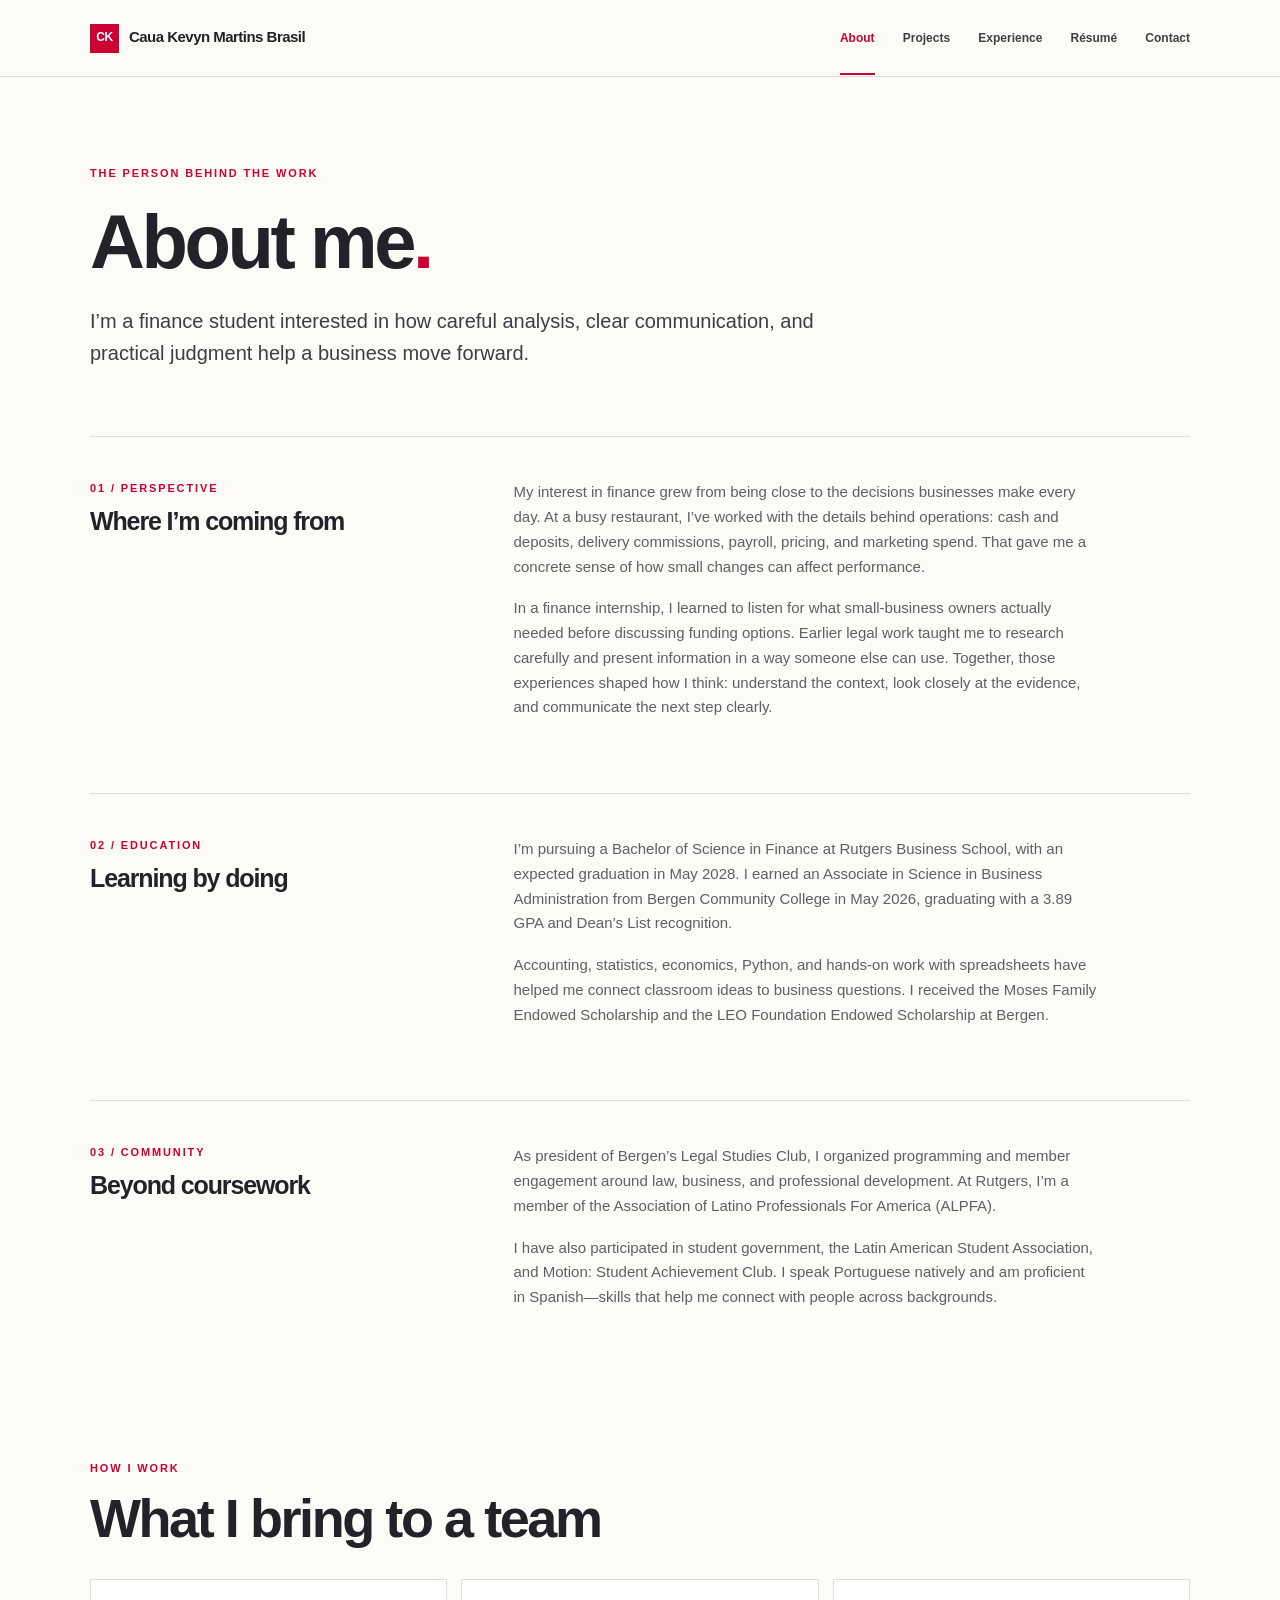
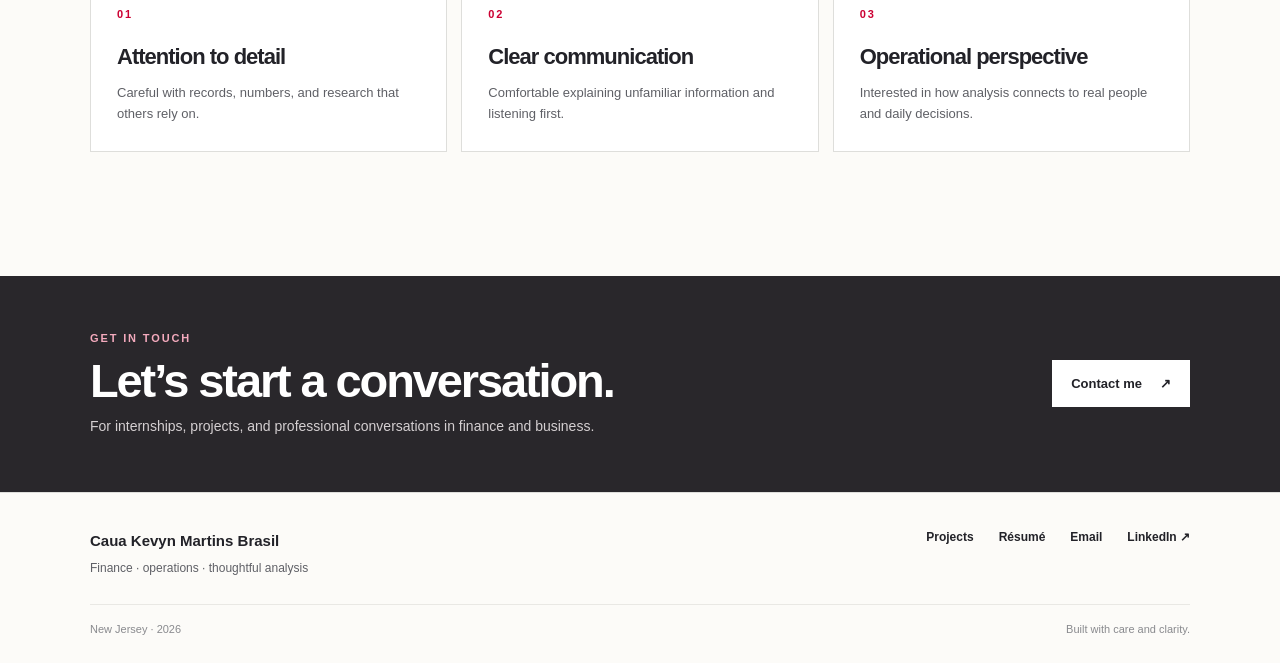
==== about.html @ f11caea4 "Add about.html to portfolio" ====
<!doctype html>
<html lang="en">
<head>
  <meta charset="utf-8">
  <meta name="viewport" content="width=device-width, initial-scale=1">
  <meta name="description" content="Learn about Caua Kevyn Martins Brasil&#x27;s education, leadership, and interest in finance.">
  <meta name="theme-color" content="#fcfbf8">
  <title>About | Caua Kevyn Martins Brasil</title>
  <link rel="icon" href="data:image/svg+xml,%3Csvg xmlns='http://www.w3.org/2000/svg' viewBox='0 0 64 64'%3E%3Crect width='64' height='64' fill='%23cc0033'/%3E%3Ctext x='32' y='42' text-anchor='middle' font-family='Arial,sans-serif' font-weight='bold' font-size='23' fill='white'%3ECK%3C/text%3E%3C/svg%3E">
  <link rel="stylesheet" href="site.css">
</head>
<body>
  <a class="skip-link" href="#main">Skip to content</a>
  <header class="site-header"><div class="wrap header-inner">
    <a class="brand" href="index.html" aria-label="Caua Kevyn Martins Brasil, home"><span class="brand-mark" aria-hidden="true">CK</span>Caua Kevyn Martins Brasil</a>
    <nav aria-label="Primary"><ul class="nav-list"><li><a href="about.html" aria-current="page">About</a></li>
<li><a href="projects.html">Projects</a></li>
<li><a href="experience.html">Experience</a></li>
<li><a href="resume.html">Résumé</a></li>
<li><a href="contact.html">Contact</a></li></ul></nav>
  </div></header>
  <main id="main">
  <div class="wrap"><header class="page-intro"><span class="eyebrow">The person behind the work</span><h1>About me<span class="red">.</span></h1>
    <p class="lead">I’m a finance student interested in how careful analysis, clear communication, and practical judgment help a business move forward.</p></header>
    <section class="split-section"><div><span class="eyebrow">01 / Perspective</span><h2>Where I’m coming from</h2></div><div class="body-copy">
      <p>My interest in finance grew from being close to the decisions businesses make every day. At a busy restaurant, I’ve worked with the details behind operations: cash and deposits, delivery commissions, payroll, pricing, and marketing spend. That gave me a concrete sense of how small changes can affect performance.</p>
      <p>In a finance internship, I learned to listen for what small-business owners actually needed before discussing funding options. Earlier legal work taught me to research carefully and present information in a way someone else can use. Together, those experiences shaped how I think: understand the context, look closely at the evidence, and communicate the next step clearly.</p>
    </div></section>
    <section class="split-section"><div><span class="eyebrow">02 / Education</span><h2>Learning by doing</h2></div><div class="body-copy">
      <p>I’m pursuing a Bachelor of Science in Finance at Rutgers Business School, with an expected graduation in May 2028. I earned an Associate in Science in Business Administration from Bergen Community College in May 2026, graduating with a 3.89 GPA and Dean’s List recognition.</p>
      <p>Accounting, statistics, economics, Python, and hands-on work with spreadsheets have helped me connect classroom ideas to business questions. I received the Moses Family Endowed Scholarship and the LEO Foundation Endowed Scholarship at Bergen.</p>
    </div></section>
    <section class="split-section"><div><span class="eyebrow">03 / Community</span><h2>Beyond coursework</h2></div><div class="body-copy">
      <p>As president of Bergen’s Legal Studies Club, I organized programming and member engagement around law, business, and professional development. At Rutgers, I’m a member of the Association of Latino Professionals For America (ALPFA).</p>
      <p>I have also participated in student government, the Latin American Student Association, and Motion: Student Achievement Club. I speak Portuguese natively and am proficient in Spanish—skills that help me connect with people across backgrounds.</p>
    </div></section>
    <section class="section"><div class="section-head"><div><span class="eyebrow">How I work</span><h2>What I bring to a team</h2></div></div>
      <div class="card-grid"><div class="info-card"><span class="eyebrow">01</span><h3>Attention to detail</h3><p>Careful with records, numbers, and research that others rely on.</p></div><div class="info-card"><span class="eyebrow">02</span><h3>Clear communication</h3><p>Comfortable explaining unfamiliar information and listening first.</p></div><div class="info-card"><span class="eyebrow">03</span><h3>Operational perspective</h3><p>Interested in how analysis connects to real people and daily decisions.</p></div></div>
    </section></div></main>
  <section class="footer-cta" aria-labelledby="footer-cta-title"><div class="wrap footer-cta-inner"><div><span class="eyebrow">Get in touch</span><h2 id="footer-cta-title">Let’s start a conversation.</h2><p>For internships, projects, and professional conversations in finance and business.</p></div><a class="button button-light" href="contact.html">Contact me <span aria-hidden="true">↗</span></a></div></section>
  <footer class="site-footer"><div class="wrap">
    <div class="footer-top"><div><strong>Caua Kevyn Martins Brasil</strong><p>Finance · operations · thoughtful analysis</p></div>
      <nav class="footer-links" aria-label="Footer"><a href="projects.html">Projects</a><a href="resume.html">Résumé</a><a href="mailto:cm2080@scarletmail.rutgers.edu">Email</a><a href="https://www.linkedin.com/in/kevin-brasil-6b93032a8/" target="_blank" rel="noopener noreferrer">LinkedIn ↗</a></nav></div>
    <div class="footer-bottom"><span>New Jersey · 2026</span><span>Built with care and clarity.</span></div>
  </div></footer>
</body>
</html>
---- site.css ----
:root {
  --paper: #fcfbf8;
  --white: #fff;
  --ink: #222228;
  --muted: #5f6066;
  --soft: #898a8e;
  --line: #dededb;
  --line-light: #e9e8e4;
  --red: #cc0033;
  --red-dark: #970027;
  --rose: #f2dde2;
  --sand: #eee9e2;
  --navy: #e5e8ed;
  --max: 1100px;
}

* { box-sizing: border-box; }
html { scroll-behavior: smooth; }
body { margin: 0; color: var(--ink); background: var(--paper); font-family: Inter, -apple-system, BlinkMacSystemFont, "Segoe UI", Arial, sans-serif; line-height: 1.65; -webkit-font-smoothing: antialiased; }
a { color: inherit; }
button { font: inherit; }
::selection { background: #f3c7d1; }
:focus-visible { outline: 2px solid var(--red); outline-offset: 4px; }
.skip-link { position: absolute; top: -100px; left: 18px; z-index: 100; padding: 10px 15px; background: var(--ink); color: #fff; }
.skip-link:focus { top: 12px; }
.wrap { width: min(var(--max), calc(100% - 64px)); margin-inline: auto; }

.site-header { border-bottom: 1px solid var(--line); background: rgba(252,251,248,.96); }
.header-inner { min-height: 76px; display: flex; align-items: center; justify-content: space-between; gap: 28px; }
.brand { font-size: 15px; font-weight: 780; letter-spacing: -.035em; text-decoration: none; white-space: nowrap; }
.brand-mark { display: inline-flex; width: 29px; height: 29px; margin-right: 10px; align-items: center; justify-content: center; background: var(--red); color: #fff; font-size: 12px; font-weight: 800; letter-spacing: -.045em; vertical-align: middle; }
.nav-list { margin: 0; padding: 0; display: flex; align-items: center; gap: clamp(17px, 2.2vw, 31px); list-style: none; }
.nav-list a { position: relative; display: block; padding: 27px 0 25px; color: #3f4045; font-size: 12px; font-weight: 700; text-decoration: none; transition: color .2s ease; }
.nav-list a:hover, .nav-list a[aria-current="page"] { color: var(--red); }
.nav-list a[aria-current="page"]::after { position: absolute; right: 0; bottom: -1px; left: 0; height: 2px; background: var(--red); content: ""; }

main { min-height: 65vh; }
.eyebrow { display: block; color: var(--red); font-size: 11px; font-weight: 800; letter-spacing: .17em; line-height: 1.5; text-transform: uppercase; }
.micro { color: var(--soft); font-size: 11px; font-weight: 700; letter-spacing: .12em; text-transform: uppercase; }
h1, h2, h3, p, ul { margin-top: 0; }
h1, h2, h3 { line-height: 1.13; letter-spacing: -.045em; }
h1 { margin-bottom: 21px; font-size: clamp(46px, 6.3vw, 76px); font-weight: 760; }
h2 { margin-bottom: 0; font-size: clamp(34px, 4.4vw, 54px); font-weight: 760; }
h3 { margin-bottom: 12px; font-size: clamp(22px, 2.4vw, 30px); font-weight: 720; }
.lead { color: #3d3e43; font-size: clamp(17px, 1.8vw, 20px); line-height: 1.6; }
.body-copy { max-width: 65ch; color: var(--muted); font-size: 15px; }
.body-copy p { margin-bottom: 17px; }
.muted { color: var(--muted); }
.tight { max-width: 57ch; }
.red { color: var(--red); }
.rule { border: 0; border-top: 1px solid var(--line); margin: 0; }
.button-row { display: flex; align-items: center; flex-wrap: wrap; gap: 23px; }
.button { display: inline-flex; min-height: 47px; align-items: center; justify-content: center; gap: 18px; padding: 11px 18px; border: 1px solid var(--red); background: var(--red); color: #fff; font-size: 13px; font-weight: 760; text-decoration: none; transition: transform .18s ease, background .18s ease; }
.button:hover { transform: translateY(-2px); background: var(--red-dark); }
.text-link { display: inline-flex; align-items: center; gap: 9px; border-bottom: 1px solid var(--red); padding-bottom: 3px; color: var(--ink); font-size: 13px; font-weight: 740; text-decoration: none; transition: color .18s ease, gap .18s ease; }
.text-link:hover { gap: 13px; color: var(--red); }
.text-link.light { color: #fff; border-color: #fff; }

.hero { display: grid; grid-template-columns: minmax(0, 1.36fr) minmax(300px, .78fr); gap: clamp(48px, 8vw, 120px); align-items: center; min-height: 560px; padding-block: 68px 66px; }
.hero h1 { max-width: 750px; margin-top: 19px; }
.hero .lead { max-width: 610px; margin-bottom: 29px; }
.school-badge { display: inline-flex; align-items: center; gap: 11px; margin-bottom: 24px; color: var(--ink); font-size: 13px; font-weight: 800; line-height: 1.3; }
.school-badge-line { display: block; width: 24px; height: 33px; border-left: 6px solid var(--red); border-bottom: 2px solid var(--red); }
.school-badge small { display: block; margin-top: 2px; color: var(--red); font-size: 10px; font-weight: 800; letter-spacing: .12em; text-transform: uppercase; }
.hero-meta { display: flex; flex-wrap: wrap; gap: 10px 22px; margin-top: 42px; color: var(--muted); font-size: 12px; }
.hero-meta span::before { display: inline-block; width: 6px; height: 6px; margin-right: 9px; border-radius: 50%; background: var(--red); vertical-align: 2px; content: ""; }
.hero-art { position: relative; min-height: 377px; overflow: hidden; background: #eadfe1; border: 1px solid #e1d7da; isolation: isolate; }
.hero-art::before { position: absolute; top: -24%; left: 34%; width: 74%; height: 137%; border: 1px solid rgba(114,72,83,.22); border-radius: 50%; transform: rotate(24deg); content: ""; }
.hero-art::after { position: absolute; top: 15%; right: 16%; width: 33%; height: 65%; border: 1px solid rgba(114,72,83,.25); border-radius: 50%; transform: rotate(24deg); content: ""; }
.art-top { position: absolute; top: 21px; left: 22px; right: 22px; display: flex; justify-content: space-between; color: #67555a; font-size: 10px; font-weight: 750; letter-spacing: .14em; text-transform: uppercase; }
.art-initials { position: absolute; left: 9%; bottom: 4%; color: var(--red-dark); font-family: Georgia, "Times New Roman", serif; font-size: clamp(155px, 19vw, 290px); line-height: 1; letter-spacing: -.16em; opacity: .93; }
.art-bottom { position: absolute; right: 22px; bottom: 21px; color: #67555a; font-size: 10px; font-weight: 750; letter-spacing: .14em; text-align: right; text-transform: uppercase; }

.section { padding-block: 77px 89px; }
.section-head { display: flex; justify-content: space-between; align-items: end; gap: 25px; margin-bottom: 30px; }
.section-head .eyebrow { margin-bottom: 12px; }
.section-head .body-copy { margin: 12px 0 0; }
.two-col { display: grid; grid-template-columns: .7fr 1.3fr; gap: 65px; }
.about-teaser { padding-block: 47px 51px; }
.about-teaser h2 { font-size: 27px; }
.about-teaser .body-copy { margin: 0; }
.about-teaser .text-link { margin-top: 7px; }
.count { color: var(--soft); font-size: 12px; white-space: nowrap; }

.project-list { border-top: 1px solid var(--ink); }
.project-row { display: grid; grid-template-columns: 42px minmax(0, 1fr) minmax(245px, 35%); gap: 25px; align-items: stretch; min-height: 239px; padding-block: 26px; border-bottom: 1px solid var(--line); }
.project-number { padding-top: 6px; color: var(--red); font-size: 14px; font-weight: 790; }
.project-copy { padding: 7px 12px 0 0; }
.project-copy .eyebrow { margin-bottom: 13px; }
.project-copy h3 { margin-bottom: 11px; }
.project-copy p { max-width: 55ch; margin-bottom: 20px; color: var(--muted); font-size: 14px; line-height: 1.65; }
.project-art { display: flex; flex-direction: column; justify-content: space-between; min-height: 210px; padding: 20px; overflow: hidden; background: var(--sand); text-decoration: none; transition: transform .2s ease; }
.project-art:hover { transform: translateY(-3px); }
.project-art.rose { background: var(--rose); }
.project-art.navy { background: var(--navy); }
.project-art .art-label, .project-art .art-foot { max-width: 150px; font-size: 10px; font-weight: 780; letter-spacing: .12em; line-height: 1.3; text-transform: uppercase; }
.project-art .art-symbol { font-family: Georgia, "Times New Roman", serif; font-size: clamp(65px, 7vw, 100px); font-weight: 600; line-height: .9; letter-spacing: -.11em; }
.project-art .art-foot { align-self: end; }
.project-art .art-symbol.symbol-small { font-size: clamp(54px, 6vw, 82px); }

.statement { display: grid; grid-template-columns: 1.2fr .8fr; gap: 45px; align-items: center; padding-block: 57px; border-top: 1px solid var(--line); }
.statement h2 { max-width: 700px; font-size: clamp(30px, 4vw, 48px); }
.statement .body-copy { justify-self: end; }
.footer-cta { margin-top: 35px; background: #29272b; color: #fff; }
.footer-cta-inner { display: flex; align-items: center; justify-content: space-between; gap: 40px; padding-block: 54px; }
.footer-cta h2 { margin: 8px 0 8px; font-size: clamp(30px, 4vw, 47px); }
.footer-cta p { margin: 0; color: #d4cfd1; font-size: 14px; }
.footer-cta .eyebrow { color: #f4aabd; }
.button-light { flex-shrink: 0; border-color: #fff; background: #fff; color: var(--ink); }
.button-light:hover { background: #f4e9e5; }
.site-footer { border-top: 1px solid var(--line); }
.footer-top { display: flex; justify-content: space-between; gap: 20px; padding-block: 35px 25px; }
.footer-top strong { font-size: 15px; }
.footer-top p { margin: 4px 0 0; color: var(--muted); font-size: 12px; }
.footer-links { display: flex; flex-wrap: wrap; align-items: start; gap: 16px 25px; }
.footer-links a { color: var(--ink); font-size: 12px; font-weight: 690; text-decoration: none; }
.footer-links a:hover { color: var(--red); }
.footer-bottom { display: flex; justify-content: space-between; gap: 15px; padding-block: 15px 25px; border-top: 1px solid var(--line-light); color: var(--soft); font-size: 11px; }

.page-intro { padding-block: 88px 67px; }
.page-intro .eyebrow { margin-bottom: 17px; }
.page-intro h1 { max-width: 900px; margin-bottom: 21px; }
.page-intro .lead { max-width: 740px; margin-bottom: 0; }
.page-intro.compact { padding-bottom: 47px; }
.split-section { display: grid; grid-template-columns: minmax(210px, .53fr) minmax(0, 1fr); gap: 65px; padding-block: 43px 56px; border-top: 1px solid var(--line); }
.split-section h2 { font-size: 25px; }
.split-section .eyebrow { margin-bottom: 10px; }
.split-section .body-copy { max-width: 70ch; }
.timeline { border-top: 1px solid var(--ink); }
.timeline-entry { display: grid; grid-template-columns: 22% 1fr; gap: 38px; padding-block: 31px 37px; border-bottom: 1px solid var(--line); }
.timeline-date { padding-top: 4px; color: var(--muted); font-size: 12px; }
.timeline-entry h2 { font-size: clamp(23px, 2.6vw, 32px); }
.timeline-entry .role-name { margin: 8px 0 17px; color: var(--red); font-size: 12px; font-weight: 770; letter-spacing: .07em; text-transform: uppercase; }
.timeline-entry ul { max-width: 66ch; margin: 0; padding-left: 19px; color: var(--muted); font-size: 14px; }
.timeline-entry li + li { margin-top: 7px; }
.chip-list { display: flex; flex-wrap: wrap; gap: 8px; margin: 17px 0 0; padding: 0; list-style: none; }
.chip-list li { padding: 5px 10px; border: 1px solid var(--line); color: var(--muted); font-size: 11px; }
.card-grid { display: grid; grid-template-columns: repeat(3, 1fr); gap: 14px; }
.info-card { padding: 26px; border: 1px solid var(--line); background: #fff; }
.info-card .eyebrow { margin-bottom: 22px; }
.info-card h3 { font-size: 22px; }
.info-card p { margin-bottom: 0; color: var(--muted); font-size: 13px; }
.resume-block { display: grid; grid-template-columns: 190px 1fr; gap: 50px; padding-block: 34px 39px; border-top: 1px solid var(--line); }
.resume-block h2 { font-size: 20px; }
.resume-item { display: grid; grid-template-columns: 1fr auto; gap: 5px 22px; }
.resume-item + .resume-item { padding-top: 21px; margin-top: 21px; border-top: 1px solid var(--line-light); }
.resume-item h3 { margin-bottom: 0; font-size: 18px; }
.resume-item p { grid-column: 1 / -1; margin: 0; color: var(--muted); font-size: 13px; }
.resume-item .date { color: var(--soft); font-size: 12px; white-space: nowrap; }
.resume-list { margin: 5px 0 0; padding-left: 18px; color: var(--muted); font-size: 13px; }
.resume-list li + li { margin-top: 5px; }
.case-layout { display: grid; grid-template-columns: minmax(0, 1fr) 285px; gap: 65px; padding-block: 8px 80px; }
.case-layout h2 { margin-bottom: 15px; font-size: 27px; }
.case-layout section { padding-top: 32px; margin-top: 33px; border-top: 1px solid var(--line); }
.case-layout section:first-child { margin-top: 0; }
.case-layout p, .case-layout li { color: var(--muted); font-size: 14px; line-height: 1.8; }
.case-layout ul { padding-left: 19px; }
.case-aside { align-self: start; padding: 26px; border: 1px solid var(--line); background: #fff; }
.case-aside dl { margin: 0; }
.case-aside dt { margin-top: 18px; color: var(--red); font-size: 10px; font-weight: 780; letter-spacing: .15em; text-transform: uppercase; }
.case-aside dt:first-child { margin-top: 0; }
.case-aside dd { margin: 5px 0 0; color: var(--ink); font-size: 13px; }
.back-link { margin-bottom: 18px; }
.contact-panel { display: grid; grid-template-columns: .9fr 1.1fr; gap: 70px; padding: 46px 0 76px; border-top: 1px solid var(--ink); }
.contact-panel h2 { margin-bottom: 19px; }
.contact-note { max-width: 390px; margin-top: 44px; padding-top: 22px; border-top: 1px solid var(--line); }
.contact-note p { margin: 8px 0 0; color: var(--muted); font-size: 13px; }
.contact-methods { display: grid; gap: 12px; }
.contact-method { display: flex; flex-direction: column; justify-content: space-between; min-height: 130px; padding: 20px 23px; border: 1px solid var(--line); background: #fff; text-decoration: none; transition: border-color .18s ease, transform .18s ease; }
.contact-method:hover { border-color: var(--red); transform: translateY(-2px); }
.contact-method strong { margin: 8px 0; font-size: clamp(16px, 2vw, 22px); letter-spacing: -.035em; overflow-wrap: anywhere; }
.contact-method small { color: var(--muted); font-size: 12px; }
.contact-next { display: flex; align-items: end; justify-content: space-between; gap: 40px; padding-block: 38px 52px; border-top: 1px solid var(--line); }
.contact-next h2 { margin: 10px 0; font-size: clamp(25px, 3vw, 35px); }
.contact-next p { max-width: 58ch; margin: 0; color: var(--muted); font-size: 14px; }
.contact-next .text-link { flex-shrink: 0; }

@media (max-width: 780px) {
  .wrap { width: min(var(--max), calc(100% - 40px)); }
  .header-inner { flex-wrap: wrap; justify-content: center; gap: 0; padding-top: 15px; }
  .nav-list { justify-content: center; flex-wrap: wrap; gap: 5px 21px; }
  .nav-list a { padding: 12px 0 15px; }
  .hero { grid-template-columns: 1fr; gap: 34px; padding-block: 61px 50px; }
  .hero-art { max-width: 570px; min-height: 310px; }
  .art-initials { font-size: 240px; }
  .project-row { grid-template-columns: 36px 1fr; }
  .project-art { grid-column: 2; min-height: 180px; }
  .two-col, .split-section, .statement, .contact-panel { grid-template-columns: 1fr; gap: 18px; }
  .footer-cta-inner, .contact-next { align-items: start; flex-direction: column; }
  .statement .body-copy { justify-self: start; }
  .card-grid { grid-template-columns: 1fr; }
  .info-card { padding: 22px; }
  .case-layout { grid-template-columns: 1fr; gap: 12px; }
  .case-aside { order: -1; }
}
@media (max-width: 520px) {
  .brand { font-size: 13px; }
  .nav-list { gap: 0 17px; }
  .nav-list a { font-size: 11px; }
  h1 { font-size: clamp(42px, 10vw, 57px); }
  .hero-art { min-height: 260px; }
  .art-initials { font-size: 190px; }
  .section { padding-block: 55px 65px; }
  .page-intro { padding-block: 62px 48px; }
  .section-head { align-items: start; flex-direction: column; gap: 11px; }
  .project-row { grid-template-columns: 1fr; gap: 5px; padding-block: 23px; }
  .project-number, .project-copy { padding: 0; }
  .project-art { grid-column: 1; margin-top: 15px; }
  .timeline-entry, .resume-block { grid-template-columns: 1fr; gap: 12px; }
  .resume-item { grid-template-columns: 1fr; }
  .resume-item p { grid-column: 1; }
  .footer-top { flex-direction: column; }
}
@media (prefers-reduced-motion: reduce) { html { scroll-behavior: auto; } *, *::before, *::after { transition: none !important; } }
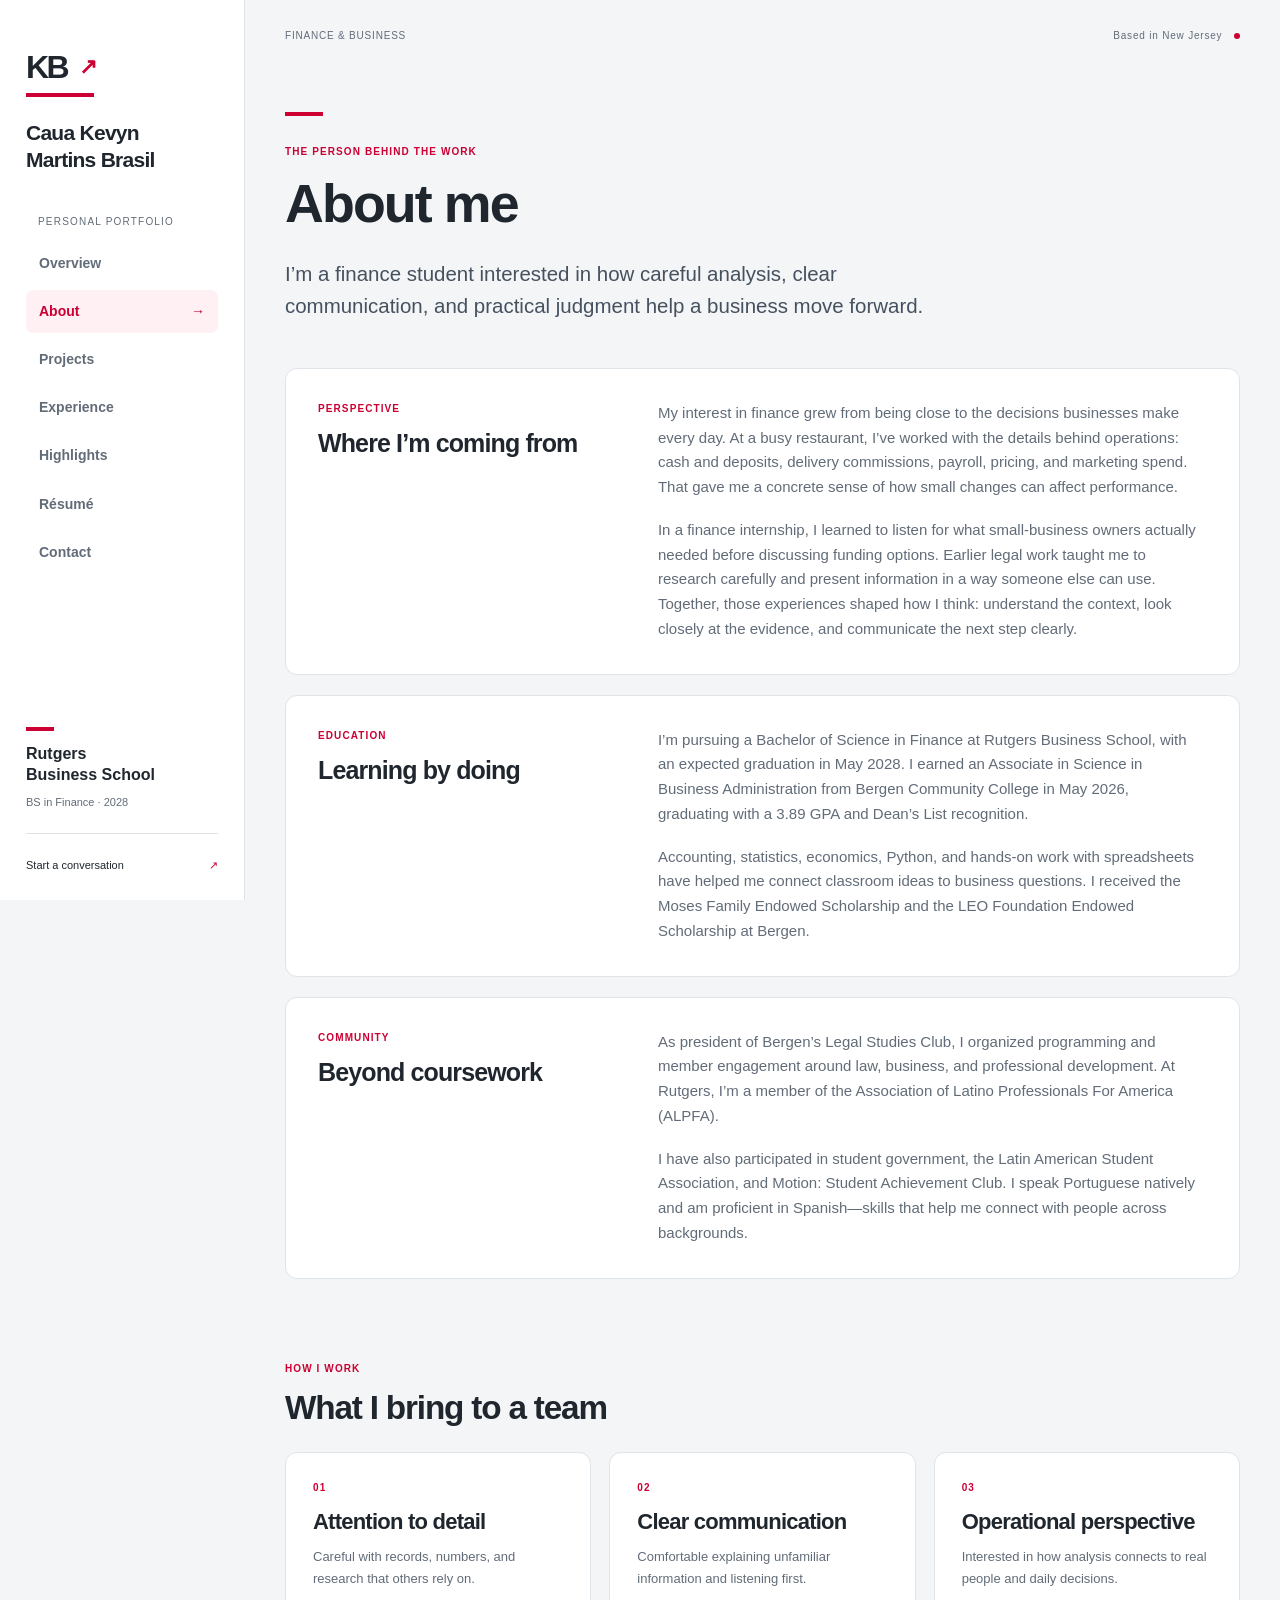
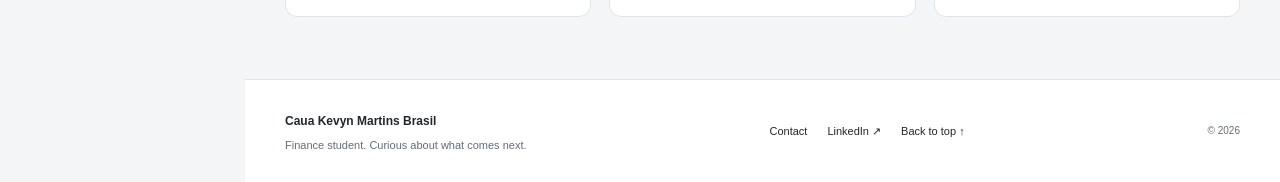
==== commit 9e659bb0: "Redesign portfolio with original layout and highlights" ====
--- a/about.html
+++ b/about.html
@@ -4,44 +4,45 @@
   <meta charset="utf-8">
   <meta name="viewport" content="width=device-width, initial-scale=1">
   <meta name="description" content="Learn about Caua Kevyn Martins Brasil&#x27;s education, leadership, and interest in finance.">
-  <meta name="theme-color" content="#fcfbf8">
+  <meta name="theme-color" content="#cc0033">
   <title>About | Caua Kevyn Martins Brasil</title>
   <link rel="icon" href="data:image/svg+xml,%3Csvg xmlns='http://www.w3.org/2000/svg' viewBox='0 0 64 64'%3E%3Crect width='64' height='64' fill='%23cc0033'/%3E%3Ctext x='32' y='42' text-anchor='middle' font-family='Arial,sans-serif' font-weight='bold' font-size='23' fill='white'%3ECK%3C/text%3E%3C/svg%3E">
-  <link rel="stylesheet" href="site.css">
+  <link rel="stylesheet" href="site.css?v=2">
 </head>
 <body>
   <a class="skip-link" href="#main">Skip to content</a>
-  <header class="site-header"><div class="wrap header-inner">
-    <a class="brand" href="index.html" aria-label="Caua Kevyn Martins Brasil, home"><span class="brand-mark" aria-hidden="true">CK</span>Caua Kevyn Martins Brasil</a>
-    <nav aria-label="Primary"><ul class="nav-list"><li><a href="about.html" aria-current="page">About</a></li>
+  <header class="site-header">
+    <a class="brand" href="index.html" aria-label="Caua Kevyn Martins Brasil, home"><span class="brand-mark" aria-hidden="true">KB<span>↗</span></span><span class="brand-name">Caua Kevyn<br>Martins Brasil</span></a>
+    <p class="nav-caption">Personal portfolio</p>
+    <nav aria-label="Primary"><ul class="nav-list"><li><a href="index.html">Overview</a></li>
+<li><a href="about.html" aria-current="page">About</a></li>
 <li><a href="projects.html">Projects</a></li>
 <li><a href="experience.html">Experience</a></li>
+<li><a href="highlights.html">Highlights</a></li>
 <li><a href="resume.html">Résumé</a></li>
 <li><a href="contact.html">Contact</a></li></ul></nav>
-  </div></header>
+    <div class="sidebar-school"><span class="school-rule"></span><strong>Rutgers<br>Business School</strong><span>BS in Finance · 2028</span></div>
+    <a class="sidebar-contact" href="mailto:cm2080@scarletmail.rutgers.edu">Start a conversation <span>↗</span></a>
+  </header>
+  <div class="site-content"><div class="topline"><span>FINANCE &amp; BUSINESS</span><span>Based in New Jersey <span class="status-dot" aria-hidden="true"></span></span></div>
   <main id="main">
-  <div class="wrap"><header class="page-intro"><span class="eyebrow">The person behind the work</span><h1>About me<span class="red">.</span></h1>
+  <div class="wrap"><header class="page-intro"><span class="eyebrow">The person behind the work</span><h1>About me</h1>
     <p class="lead">I’m a finance student interested in how careful analysis, clear communication, and practical judgment help a business move forward.</p></header>
-    <section class="split-section"><div><span class="eyebrow">01 / Perspective</span><h2>Where I’m coming from</h2></div><div class="body-copy">
+    <section class="split-section"><div><span class="eyebrow">Perspective</span><h2>Where I’m coming from</h2></div><div class="body-copy">
       <p>My interest in finance grew from being close to the decisions businesses make every day. At a busy restaurant, I’ve worked with the details behind operations: cash and deposits, delivery commissions, payroll, pricing, and marketing spend. That gave me a concrete sense of how small changes can affect performance.</p>
       <p>In a finance internship, I learned to listen for what small-business owners actually needed before discussing funding options. Earlier legal work taught me to research carefully and present information in a way someone else can use. Together, those experiences shaped how I think: understand the context, look closely at the evidence, and communicate the next step clearly.</p>
     </div></section>
-    <section class="split-section"><div><span class="eyebrow">02 / Education</span><h2>Learning by doing</h2></div><div class="body-copy">
+    <section class="split-section"><div><span class="eyebrow">Education</span><h2>Learning by doing</h2></div><div class="body-copy">
       <p>I’m pursuing a Bachelor of Science in Finance at Rutgers Business School, with an expected graduation in May 2028. I earned an Associate in Science in Business Administration from Bergen Community College in May 2026, graduating with a 3.89 GPA and Dean’s List recognition.</p>
       <p>Accounting, statistics, economics, Python, and hands-on work with spreadsheets have helped me connect classroom ideas to business questions. I received the Moses Family Endowed Scholarship and the LEO Foundation Endowed Scholarship at Bergen.</p>
     </div></section>
-    <section class="split-section"><div><span class="eyebrow">03 / Community</span><h2>Beyond coursework</h2></div><div class="body-copy">
+    <section class="split-section"><div><span class="eyebrow">Community</span><h2>Beyond coursework</h2></div><div class="body-copy">
       <p>As president of Bergen’s Legal Studies Club, I organized programming and member engagement around law, business, and professional development. At Rutgers, I’m a member of the Association of Latino Professionals For America (ALPFA).</p>
       <p>I have also participated in student government, the Latin American Student Association, and Motion: Student Achievement Club. I speak Portuguese natively and am proficient in Spanish—skills that help me connect with people across backgrounds.</p>
     </div></section>
     <section class="section"><div class="section-head"><div><span class="eyebrow">How I work</span><h2>What I bring to a team</h2></div></div>
       <div class="card-grid"><div class="info-card"><span class="eyebrow">01</span><h3>Attention to detail</h3><p>Careful with records, numbers, and research that others rely on.</p></div><div class="info-card"><span class="eyebrow">02</span><h3>Clear communication</h3><p>Comfortable explaining unfamiliar information and listening first.</p></div><div class="info-card"><span class="eyebrow">03</span><h3>Operational perspective</h3><p>Interested in how analysis connects to real people and daily decisions.</p></div></div>
     </section></div></main>
-  <section class="footer-cta" aria-labelledby="footer-cta-title"><div class="wrap footer-cta-inner"><div><span class="eyebrow">Get in touch</span><h2 id="footer-cta-title">Let’s start a conversation.</h2><p>For internships, projects, and professional conversations in finance and business.</p></div><a class="button button-light" href="contact.html">Contact me <span aria-hidden="true">↗</span></a></div></section>
-  <footer class="site-footer"><div class="wrap">
-    <div class="footer-top"><div><strong>Caua Kevyn Martins Brasil</strong><p>Finance · operations · thoughtful analysis</p></div>
-      <nav class="footer-links" aria-label="Footer"><a href="projects.html">Projects</a><a href="resume.html">Résumé</a><a href="mailto:cm2080@scarletmail.rutgers.edu">Email</a><a href="https://www.linkedin.com/in/kevin-brasil-6b93032a8/" target="_blank" rel="noopener noreferrer">LinkedIn ↗</a></nav></div>
-    <div class="footer-bottom"><span>New Jersey · 2026</span><span>Built with care and clarity.</span></div>
-  </div></footer>
+  <footer class="site-footer"><div class="wrap footer-top"><div><strong>Caua Kevyn Martins Brasil</strong><p>Finance student. Curious about what comes next.</p></div><nav class="footer-links" aria-label="Footer"><a href="contact.html">Contact</a><a href="https://www.linkedin.com/in/kevin-brasil-6b93032a8/" target="_blank" rel="noopener noreferrer">LinkedIn ↗</a><a href="#main">Back to top ↑</a></nav><span class="copyright">© 2026</span></div></footer></div>
 </body>
 </html>
--- a/site.css
+++ b/site.css
@@ -1,214 +1,298 @@
-:root {
-  --paper: #fcfbf8;
-  --white: #fff;
-  --ink: #222228;
-  --muted: #5f6066;
-  --soft: #898a8e;
-  --line: #dededb;
-  --line-light: #e9e8e4;
-  --red: #cc0033;
-  --red-dark: #970027;
-  --rose: #f2dde2;
-  --sand: #eee9e2;
-  --navy: #e5e8ed;
-  --max: 1100px;
-}
-
-* { box-sizing: border-box; }
-html { scroll-behavior: smooth; }
-body { margin: 0; color: var(--ink); background: var(--paper); font-family: Inter, -apple-system, BlinkMacSystemFont, "Segoe UI", Arial, sans-serif; line-height: 1.65; -webkit-font-smoothing: antialiased; }
-a { color: inherit; }
-button { font: inherit; }
-::selection { background: #f3c7d1; }
-:focus-visible { outline: 2px solid var(--red); outline-offset: 4px; }
-.skip-link { position: absolute; top: -100px; left: 18px; z-index: 100; padding: 10px 15px; background: var(--ink); color: #fff; }
-.skip-link:focus { top: 12px; }
-.wrap { width: min(var(--max), calc(100% - 64px)); margin-inline: auto; }
-
-.site-header { border-bottom: 1px solid var(--line); background: rgba(252,251,248,.96); }
-.header-inner { min-height: 76px; display: flex; align-items: center; justify-content: space-between; gap: 28px; }
-.brand { font-size: 15px; font-weight: 780; letter-spacing: -.035em; text-decoration: none; white-space: nowrap; }
-.brand-mark { display: inline-flex; width: 29px; height: 29px; margin-right: 10px; align-items: center; justify-content: center; background: var(--red); color: #fff; font-size: 12px; font-weight: 800; letter-spacing: -.045em; vertical-align: middle; }
-.nav-list { margin: 0; padding: 0; display: flex; align-items: center; gap: clamp(17px, 2.2vw, 31px); list-style: none; }
-.nav-list a { position: relative; display: block; padding: 27px 0 25px; color: #3f4045; font-size: 12px; font-weight: 700; text-decoration: none; transition: color .2s ease; }
-.nav-list a:hover, .nav-list a[aria-current="page"] { color: var(--red); }
-.nav-list a[aria-current="page"]::after { position: absolute; right: 0; bottom: -1px; left: 0; height: 2px; background: var(--red); content: ""; }
-
-main { min-height: 65vh; }
-.eyebrow { display: block; color: var(--red); font-size: 11px; font-weight: 800; letter-spacing: .17em; line-height: 1.5; text-transform: uppercase; }
-.micro { color: var(--soft); font-size: 11px; font-weight: 700; letter-spacing: .12em; text-transform: uppercase; }
-h1, h2, h3, p, ul { margin-top: 0; }
-h1, h2, h3 { line-height: 1.13; letter-spacing: -.045em; }
-h1 { margin-bottom: 21px; font-size: clamp(46px, 6.3vw, 76px); font-weight: 760; }
-h2 { margin-bottom: 0; font-size: clamp(34px, 4.4vw, 54px); font-weight: 760; }
-h3 { margin-bottom: 12px; font-size: clamp(22px, 2.4vw, 30px); font-weight: 720; }
-.lead { color: #3d3e43; font-size: clamp(17px, 1.8vw, 20px); line-height: 1.6; }
-.body-copy { max-width: 65ch; color: var(--muted); font-size: 15px; }
-.body-copy p { margin-bottom: 17px; }
-.muted { color: var(--muted); }
-.tight { max-width: 57ch; }
-.red { color: var(--red); }
-.rule { border: 0; border-top: 1px solid var(--line); margin: 0; }
-.button-row { display: flex; align-items: center; flex-wrap: wrap; gap: 23px; }
-.button { display: inline-flex; min-height: 47px; align-items: center; justify-content: center; gap: 18px; padding: 11px 18px; border: 1px solid var(--red); background: var(--red); color: #fff; font-size: 13px; font-weight: 760; text-decoration: none; transition: transform .18s ease, background .18s ease; }
-.button:hover { transform: translateY(-2px); background: var(--red-dark); }
-.text-link { display: inline-flex; align-items: center; gap: 9px; border-bottom: 1px solid var(--red); padding-bottom: 3px; color: var(--ink); font-size: 13px; font-weight: 740; text-decoration: none; transition: color .18s ease, gap .18s ease; }
-.text-link:hover { gap: 13px; color: var(--red); }
-.text-link.light { color: #fff; border-color: #fff; }
-
-.hero { display: grid; grid-template-columns: minmax(0, 1.36fr) minmax(300px, .78fr); gap: clamp(48px, 8vw, 120px); align-items: center; min-height: 560px; padding-block: 68px 66px; }
-.hero h1 { max-width: 750px; margin-top: 19px; }
-.hero .lead { max-width: 610px; margin-bottom: 29px; }
-.school-badge { display: inline-flex; align-items: center; gap: 11px; margin-bottom: 24px; color: var(--ink); font-size: 13px; font-weight: 800; line-height: 1.3; }
-.school-badge-line { display: block; width: 24px; height: 33px; border-left: 6px solid var(--red); border-bottom: 2px solid var(--red); }
-.school-badge small { display: block; margin-top: 2px; color: var(--red); font-size: 10px; font-weight: 800; letter-spacing: .12em; text-transform: uppercase; }
-.hero-meta { display: flex; flex-wrap: wrap; gap: 10px 22px; margin-top: 42px; color: var(--muted); font-size: 12px; }
-.hero-meta span::before { display: inline-block; width: 6px; height: 6px; margin-right: 9px; border-radius: 50%; background: var(--red); vertical-align: 2px; content: ""; }
-.hero-art { position: relative; min-height: 377px; overflow: hidden; background: #eadfe1; border: 1px solid #e1d7da; isolation: isolate; }
-.hero-art::before { position: absolute; top: -24%; left: 34%; width: 74%; height: 137%; border: 1px solid rgba(114,72,83,.22); border-radius: 50%; transform: rotate(24deg); content: ""; }
-.hero-art::after { position: absolute; top: 15%; right: 16%; width: 33%; height: 65%; border: 1px solid rgba(114,72,83,.25); border-radius: 50%; transform: rotate(24deg); content: ""; }
-.art-top { position: absolute; top: 21px; left: 22px; right: 22px; display: flex; justify-content: space-between; color: #67555a; font-size: 10px; font-weight: 750; letter-spacing: .14em; text-transform: uppercase; }
-.art-initials { position: absolute; left: 9%; bottom: 4%; color: var(--red-dark); font-family: Georgia, "Times New Roman", serif; font-size: clamp(155px, 19vw, 290px); line-height: 1; letter-spacing: -.16em; opacity: .93; }
-.art-bottom { position: absolute; right: 22px; bottom: 21px; color: #67555a; font-size: 10px; font-weight: 750; letter-spacing: .14em; text-align: right; text-transform: uppercase; }
-
-.section { padding-block: 77px 89px; }
-.section-head { display: flex; justify-content: space-between; align-items: end; gap: 25px; margin-bottom: 30px; }
-.section-head .eyebrow { margin-bottom: 12px; }
-.section-head .body-copy { margin: 12px 0 0; }
-.two-col { display: grid; grid-template-columns: .7fr 1.3fr; gap: 65px; }
-.about-teaser { padding-block: 47px 51px; }
-.about-teaser h2 { font-size: 27px; }
-.about-teaser .body-copy { margin: 0; }
-.about-teaser .text-link { margin-top: 7px; }
-.count { color: var(--soft); font-size: 12px; white-space: nowrap; }
-
-.project-list { border-top: 1px solid var(--ink); }
-.project-row { display: grid; grid-template-columns: 42px minmax(0, 1fr) minmax(245px, 35%); gap: 25px; align-items: stretch; min-height: 239px; padding-block: 26px; border-bottom: 1px solid var(--line); }
-.project-number { padding-top: 6px; color: var(--red); font-size: 14px; font-weight: 790; }
-.project-copy { padding: 7px 12px 0 0; }
-.project-copy .eyebrow { margin-bottom: 13px; }
-.project-copy h3 { margin-bottom: 11px; }
-.project-copy p { max-width: 55ch; margin-bottom: 20px; color: var(--muted); font-size: 14px; line-height: 1.65; }
-.project-art { display: flex; flex-direction: column; justify-content: space-between; min-height: 210px; padding: 20px; overflow: hidden; background: var(--sand); text-decoration: none; transition: transform .2s ease; }
-.project-art:hover { transform: translateY(-3px); }
-.project-art.rose { background: var(--rose); }
-.project-art.navy { background: var(--navy); }
-.project-art .art-label, .project-art .art-foot { max-width: 150px; font-size: 10px; font-weight: 780; letter-spacing: .12em; line-height: 1.3; text-transform: uppercase; }
-.project-art .art-symbol { font-family: Georgia, "Times New Roman", serif; font-size: clamp(65px, 7vw, 100px); font-weight: 600; line-height: .9; letter-spacing: -.11em; }
-.project-art .art-foot { align-self: end; }
-.project-art .art-symbol.symbol-small { font-size: clamp(54px, 6vw, 82px); }
-
-.statement { display: grid; grid-template-columns: 1.2fr .8fr; gap: 45px; align-items: center; padding-block: 57px; border-top: 1px solid var(--line); }
-.statement h2 { max-width: 700px; font-size: clamp(30px, 4vw, 48px); }
-.statement .body-copy { justify-self: end; }
-.footer-cta { margin-top: 35px; background: #29272b; color: #fff; }
-.footer-cta-inner { display: flex; align-items: center; justify-content: space-between; gap: 40px; padding-block: 54px; }
-.footer-cta h2 { margin: 8px 0 8px; font-size: clamp(30px, 4vw, 47px); }
-.footer-cta p { margin: 0; color: #d4cfd1; font-size: 14px; }
-.footer-cta .eyebrow { color: #f4aabd; }
-.button-light { flex-shrink: 0; border-color: #fff; background: #fff; color: var(--ink); }
-.button-light:hover { background: #f4e9e5; }
-.site-footer { border-top: 1px solid var(--line); }
-.footer-top { display: flex; justify-content: space-between; gap: 20px; padding-block: 35px 25px; }
-.footer-top strong { font-size: 15px; }
-.footer-top p { margin: 4px 0 0; color: var(--muted); font-size: 12px; }
-.footer-links { display: flex; flex-wrap: wrap; align-items: start; gap: 16px 25px; }
-.footer-links a { color: var(--ink); font-size: 12px; font-weight: 690; text-decoration: none; }
-.footer-links a:hover { color: var(--red); }
-.footer-bottom { display: flex; justify-content: space-between; gap: 15px; padding-block: 15px 25px; border-top: 1px solid var(--line-light); color: var(--soft); font-size: 11px; }
-
-.page-intro { padding-block: 88px 67px; }
-.page-intro .eyebrow { margin-bottom: 17px; }
-.page-intro h1 { max-width: 900px; margin-bottom: 21px; }
-.page-intro .lead { max-width: 740px; margin-bottom: 0; }
-.page-intro.compact { padding-bottom: 47px; }
-.split-section { display: grid; grid-template-columns: minmax(210px, .53fr) minmax(0, 1fr); gap: 65px; padding-block: 43px 56px; border-top: 1px solid var(--line); }
-.split-section h2 { font-size: 25px; }
-.split-section .eyebrow { margin-bottom: 10px; }
-.split-section .body-copy { max-width: 70ch; }
-.timeline { border-top: 1px solid var(--ink); }
-.timeline-entry { display: grid; grid-template-columns: 22% 1fr; gap: 38px; padding-block: 31px 37px; border-bottom: 1px solid var(--line); }
-.timeline-date { padding-top: 4px; color: var(--muted); font-size: 12px; }
-.timeline-entry h2 { font-size: clamp(23px, 2.6vw, 32px); }
-.timeline-entry .role-name { margin: 8px 0 17px; color: var(--red); font-size: 12px; font-weight: 770; letter-spacing: .07em; text-transform: uppercase; }
-.timeline-entry ul { max-width: 66ch; margin: 0; padding-left: 19px; color: var(--muted); font-size: 14px; }
-.timeline-entry li + li { margin-top: 7px; }
-.chip-list { display: flex; flex-wrap: wrap; gap: 8px; margin: 17px 0 0; padding: 0; list-style: none; }
-.chip-list li { padding: 5px 10px; border: 1px solid var(--line); color: var(--muted); font-size: 11px; }
-.card-grid { display: grid; grid-template-columns: repeat(3, 1fr); gap: 14px; }
-.info-card { padding: 26px; border: 1px solid var(--line); background: #fff; }
-.info-card .eyebrow { margin-bottom: 22px; }
-.info-card h3 { font-size: 22px; }
-.info-card p { margin-bottom: 0; color: var(--muted); font-size: 13px; }
-.resume-block { display: grid; grid-template-columns: 190px 1fr; gap: 50px; padding-block: 34px 39px; border-top: 1px solid var(--line); }
-.resume-block h2 { font-size: 20px; }
-.resume-item { display: grid; grid-template-columns: 1fr auto; gap: 5px 22px; }
-.resume-item + .resume-item { padding-top: 21px; margin-top: 21px; border-top: 1px solid var(--line-light); }
-.resume-item h3 { margin-bottom: 0; font-size: 18px; }
-.resume-item p { grid-column: 1 / -1; margin: 0; color: var(--muted); font-size: 13px; }
-.resume-item .date { color: var(--soft); font-size: 12px; white-space: nowrap; }
-.resume-list { margin: 5px 0 0; padding-left: 18px; color: var(--muted); font-size: 13px; }
-.resume-list li + li { margin-top: 5px; }
-.case-layout { display: grid; grid-template-columns: minmax(0, 1fr) 285px; gap: 65px; padding-block: 8px 80px; }
-.case-layout h2 { margin-bottom: 15px; font-size: 27px; }
-.case-layout section { padding-top: 32px; margin-top: 33px; border-top: 1px solid var(--line); }
-.case-layout section:first-child { margin-top: 0; }
-.case-layout p, .case-layout li { color: var(--muted); font-size: 14px; line-height: 1.8; }
-.case-layout ul { padding-left: 19px; }
-.case-aside { align-self: start; padding: 26px; border: 1px solid var(--line); background: #fff; }
-.case-aside dl { margin: 0; }
-.case-aside dt { margin-top: 18px; color: var(--red); font-size: 10px; font-weight: 780; letter-spacing: .15em; text-transform: uppercase; }
-.case-aside dt:first-child { margin-top: 0; }
-.case-aside dd { margin: 5px 0 0; color: var(--ink); font-size: 13px; }
-.back-link { margin-bottom: 18px; }
-.contact-panel { display: grid; grid-template-columns: .9fr 1.1fr; gap: 70px; padding: 46px 0 76px; border-top: 1px solid var(--ink); }
-.contact-panel h2 { margin-bottom: 19px; }
-.contact-note { max-width: 390px; margin-top: 44px; padding-top: 22px; border-top: 1px solid var(--line); }
-.contact-note p { margin: 8px 0 0; color: var(--muted); font-size: 13px; }
-.contact-methods { display: grid; gap: 12px; }
-.contact-method { display: flex; flex-direction: column; justify-content: space-between; min-height: 130px; padding: 20px 23px; border: 1px solid var(--line); background: #fff; text-decoration: none; transition: border-color .18s ease, transform .18s ease; }
-.contact-method:hover { border-color: var(--red); transform: translateY(-2px); }
-.contact-method strong { margin: 8px 0; font-size: clamp(16px, 2vw, 22px); letter-spacing: -.035em; overflow-wrap: anywhere; }
-.contact-method small { color: var(--muted); font-size: 12px; }
-.contact-next { display: flex; align-items: end; justify-content: space-between; gap: 40px; padding-block: 38px 52px; border-top: 1px solid var(--line); }
-.contact-next h2 { margin: 10px 0; font-size: clamp(25px, 3vw, 35px); }
-.contact-next p { max-width: 58ch; margin: 0; color: var(--muted); font-size: 14px; }
-.contact-next .text-link { flex-shrink: 0; }
-
-@media (max-width: 780px) {
-  .wrap { width: min(var(--max), calc(100% - 40px)); }
-  .header-inner { flex-wrap: wrap; justify-content: center; gap: 0; padding-top: 15px; }
-  .nav-list { justify-content: center; flex-wrap: wrap; gap: 5px 21px; }
-  .nav-list a { padding: 12px 0 15px; }
-  .hero { grid-template-columns: 1fr; gap: 34px; padding-block: 61px 50px; }
-  .hero-art { max-width: 570px; min-height: 310px; }
-  .art-initials { font-size: 240px; }
-  .project-row { grid-template-columns: 36px 1fr; }
-  .project-art { grid-column: 2; min-height: 180px; }
-  .two-col, .split-section, .statement, .contact-panel { grid-template-columns: 1fr; gap: 18px; }
-  .footer-cta-inner, .contact-next { align-items: start; flex-direction: column; }
-  .statement .body-copy { justify-self: start; }
-  .card-grid { grid-template-columns: 1fr; }
-  .info-card { padding: 22px; }
-  .case-layout { grid-template-columns: 1fr; gap: 12px; }
-  .case-aside { order: -1; }
-}
-@media (max-width: 520px) {
-  .brand { font-size: 13px; }
-  .nav-list { gap: 0 17px; }
-  .nav-list a { font-size: 11px; }
-  h1 { font-size: clamp(42px, 10vw, 57px); }
-  .hero-art { min-height: 260px; }
-  .art-initials { font-size: 190px; }
-  .section { padding-block: 55px 65px; }
-  .page-intro { padding-block: 62px 48px; }
-  .section-head { align-items: start; flex-direction: column; gap: 11px; }
-  .project-row { grid-template-columns: 1fr; gap: 5px; padding-block: 23px; }
-  .project-number, .project-copy { padding: 0; }
-  .project-art { grid-column: 1; margin-top: 15px; }
-  .timeline-entry, .resume-block { grid-template-columns: 1fr; gap: 12px; }
-  .resume-item { grid-template-columns: 1fr; }
-  .resume-item p { grid-column: 1; }
-  .footer-top { flex-direction: column; }
-}
-@media (prefers-reduced-motion: reduce) { html { scroll-behavior: auto; } *, *::before, *::after { transition: none !important; } }
+:root{--red:#cc0033;--red-dark:#a00029;--ink:#20262e;--muted:#626c78;--paper:#f3f5f7;--line:#dfe4e9;--white:#fff;--max:1180px;--radius:16px}
+
+*{box-sizing:border-box}
+html{scroll-behavior:smooth;scroll-padding-top:30px}
+body{margin:0;background:var(--paper);color:var(--ink);font-family:Arial,Helvetica,sans-serif;font-size:15px;line-height:1.65;-webkit-font-smoothing:antialiased}
+a{color:inherit}
+button{font:inherit}
+::selection{background:#ffd7e1}
+:focus-visible{outline:3px solid #1772c4;outline-offset:5px}
+h1,h2,h3,p,ul{margin-top:0}
+h1,h2,h3{line-height:1.15;letter-spacing:-.035em}
+h1{font-size:clamp(36px,4.2vw,64px);margin-bottom:24px}
+h2{font-size:clamp(27px,2.6vw,38px);margin-bottom:16px}
+h3{font-size:22px;margin-bottom:12px}
+p{margin-bottom:18px}
+.skip-link{position:fixed;top:-90px;left:20px;z-index:100;background:var(--ink);color:white;padding:12px 20px}
+.skip-link:focus{top:12px}
+.wrap{width:min(var(--max),calc(100% - 80px));margin-inline:auto}
+.site-header{position:fixed;inset:0 auto 0 0;width:245px;padding:42px 26px 26px;background:#fff;border-right:1px solid var(--line);display:flex;flex-direction:column;z-index:10;overflow-y:auto}
+.brand{text-decoration:none}
+.brand-mark{display:flex;align-items:center;justify-content:space-between;width:68px;height:55px;border-bottom:4px solid var(--red);font-size:32px;font-weight:800;letter-spacing:-.08em;margin-bottom:22px}
+.brand-mark span{font-size:22px;color:var(--red)}
+.brand-name{font-weight:700;font-size:21px;line-height:1.3;letter-spacing:-.035em;display:block}
+.nav-caption{font-size:10px;letter-spacing:.12em;text-transform:uppercase;color:var(--muted);margin:40px 12px 12px}
+.nav-list{list-style:none;padding:0;margin:0;display:grid;gap:5px}
+.nav-list a{display:flex;align-items:center;justify-content:space-between;padding:10px 13px;border-radius:7px;font-size:14px;color:var(--muted);text-decoration:none;font-weight:600}
+.nav-list a:hover{background:var(--paper);color:var(--ink)}
+.nav-list a[aria-current=page]{color:var(--red);background:#fff0f3}
+.nav-list a[aria-current=page]:after{content:'→'}
+.sidebar-school{margin-top:auto;padding-top:38px}
+.school-rule{display:block;width:28px;height:4px;background:var(--red);margin-bottom:13px}
+.sidebar-school strong{display:block;font-size:16px;line-height:1.3}
+.sidebar-school>span:last-child{display:block;font-size:11px;color:var(--muted);margin-top:7px}
+.sidebar-contact{display:flex;justify-content:space-between;font-size:11px;text-decoration:none;padding-top:22px;margin-top:22px;border-top:1px solid var(--line)}
+.sidebar-contact span{color:var(--red)}
+.site-content{margin-left:245px}
+.topline{width:min(var(--max),calc(100% - 80px));margin:auto;display:flex;justify-content:space-between;align-items:center;gap:16px;height:72px;font-size:10px;letter-spacing:.08em;color:var(--muted)}
+.status-dot{display:inline-block;width:6px;height:6px;border-radius:50%;background:var(--red);margin-left:8px}
+.eyebrow{display:block;color:var(--red);font-size:10px;letter-spacing:.11em;font-weight:700;text-transform:uppercase;margin-bottom:12px}
+.lead{font-size:clamp(17px,1.6vw,21px);color:#46515f;line-height:1.55}
+.body-copy{color:var(--muted);font-size:15px;max-width:65ch}
+.text-link{display:inline-flex;align-items:center;gap:10px;color:var(--red);font-size:13px;font-weight:700;text-decoration:none}
+.text-link:hover{text-decoration:underline;text-underline-offset:4px}
+.button-row{display:flex;align-items:center;flex-wrap:wrap;gap:12px}
+.button{display:inline-flex;justify-content:center;align-items:center;gap:22px;border:1px solid var(--red);border-radius:7px;background:var(--red);color:#fff;padding:12px 20px;min-height:47px;font-size:13px;font-weight:700;text-decoration:none;transition:background .18s,transform .18s}
+.button:hover{background:var(--red-dark);transform:translateY(-2px)}
+.button.secondary{background:white;color:var(--ink);border-color:var(--line)}
+.button.secondary:hover{border-color:var(--red)}
+.profile-hero{display:grid;grid-template-columns:29% 1fr;min-height:440px;background:white;border-radius:var(--radius);overflow:hidden;border:1px solid var(--line)}
+.profile-scarlet{background:var(--red);color:white;display:flex;flex-direction:column;justify-content:space-between;padding:30px 26px;position:relative;overflow:hidden}
+.profile-scarlet:after{content:'';position:absolute;width:260px;height:260px;border:1px solid #ffffff35;border-radius:50%;bottom:-170px;right:-150px;box-shadow:0 0 0 35px #ffffff08,0 0 0 70px #ffffff06;pointer-events:none}
+.profile-label{font-size:9px;font-weight:700;letter-spacing:.15em}
+.profile-word{font-family:Georgia,serif;font-size:clamp(28px,2.65vw,43px);line-height:1.3;letter-spacing:-.04em;margin:36px 0}
+.profile-school{font-size:12px;font-weight:700;line-height:1.4}
+.profile-school span{display:block;font-size:11px;font-weight:400;margin-top:9px;opacity:.85}
+.profile-intro{padding:45px clamp(26px,3.5vw,58px);align-self:center}
+.profile-intro h1{font-size:clamp(35px,3.7vw,57px);letter-spacing:-.05em;margin-bottom:20px}
+.profile-intro .lead{margin-bottom:18px}
+.intro-detail{max-width:48ch;font-size:14px;color:var(--muted);margin-bottom:28px}
+.focus-strip{display:flex;flex-wrap:wrap;justify-content:space-between;align-items:center;gap:10px;padding:24px 8px;border-bottom:1px solid var(--line);font-size:11px}
+.focus-strip>span{color:var(--muted);text-transform:uppercase;font-size:9px;letter-spacing:.1em}
+.focus-strip strong{font-weight:500}
+.focus-strip strong:before{content:'+';color:var(--red);font-weight:700;margin-right:10px}
+.section{padding:62px 0}
+.section-head{display:flex;justify-content:space-between;align-items:end;gap:24px;margin-bottom:25px}
+.section-head h2{margin:0}
+.section-head .text-link{flex-shrink:0}
+.project-list{display:grid;grid-template-columns:repeat(3,minmax(0,1fr));gap:18px}
+.project-card{display:flex;flex-direction:column;border-radius:12px;border:1px solid var(--line);background:white;overflow:hidden;transition:transform .2s,box-shadow .2s}
+.project-card:hover{transform:translateY(-4px);box-shadow:0 12px 24px #20262e09}
+.project-visual{height:132px;display:flex;align-items:center;justify-content:space-between;padding:23px;background:#e8edf0;color:#526875}
+.project-visual.rose{background:#f4e8eb;color:#9d3450}
+.project-visual.navy{background:#e5e9f3;color:#3f507b}
+.project-visual svg{width:66px;height:66px;flex-shrink:0}
+.project-visual span{font-size:10px;max-width:80px;line-height:1.5;text-align:right}
+.project-copy{padding:24px;display:flex;flex-direction:column;flex:1}
+.project-copy .eyebrow{font-size:9px;letter-spacing:.07em;line-height:1.5}
+.project-copy h3{font-size:22px}
+.project-copy h3 a{text-decoration:none}
+.project-copy h3 a:hover{color:var(--red)}
+.project-copy p{font-size:13px;color:var(--muted)}
+.project-copy>.text-link{margin-top:auto;padding-top:9px}
+.highlight-section{padding:32px 0 0}
+.milestone-grid{display:grid;grid-template-columns:repeat(3,minmax(0,1fr));gap:18px}
+.milestone{padding:28px;border-radius:12px;background:white;border:1px solid var(--line)}
+.milestone.academic{background:var(--ink);border-color:var(--ink);color:white}
+.academic .eyebrow{color:#fcaec2}
+.milestone p{font-size:13px;color:var(--muted);margin-bottom:16px}
+.academic p{color:#ced5de}
+.big-stat{display:block;font-size:66px;letter-spacing:-.06em;line-height:1.2;margin:28px 0 19px}
+.big-stat span{font-size:13px;font-weight:400;letter-spacing:0;margin-left:12px}
+.milestone h3{font-size:22px}
+.tile-icon{display:flex;width:43px;height:43px;align-items:center;justify-content:center;background:#fff0f3;border-radius:50%;color:var(--red);font-size:29px;margin-bottom:24px}
+.journey-section{display:grid;grid-template-columns:.8fr 1.2fr;gap:45px;align-items:center}
+.journey-section>.body-copy{font-size:14px}
+.journey-list a{display:grid;grid-template-columns:60px 1fr 14px;gap:15px;padding:25px 0;border-bottom:1px solid var(--line);text-decoration:none}
+.journey-list a:first-child{border-top:1px solid var(--line)}
+.journey-list a>span{font-size:11px;color:var(--red);padding-top:3px}
+.journey-list h3{font-size:18px;margin-bottom:6px}
+.journey-list p{font-size:13px;color:var(--muted);margin:0}
+.journey-list a:hover h3{color:var(--red)}
+.connect-banner{display:flex;align-items:center;justify-content:space-between;gap:30px;padding:32px 36px;margin:8px 0 60px;background:#fff;border:1px solid var(--line);border-left:5px solid var(--red);border-radius:10px}
+.connect-banner h2{font-size:28px;margin-bottom:10px}
+.connect-banner p{font-size:13px;color:var(--muted);margin:0}
+.connect-banner>.button{flex-shrink:0}
+.site-footer{border-top:1px solid var(--line);background:white}
+.footer-top{display:flex;align-items:center;justify-content:space-between;flex-wrap:wrap;gap:20px;padding-block:28px}
+.footer-top strong{font-size:12px}
+.footer-top p{font-size:11px;color:var(--muted);margin:3px 0 0}
+.footer-links{display:flex;gap:20px;flex-wrap:wrap;font-size:11px}
+.footer-links a{text-decoration:none}
+.footer-links a:hover{color:var(--red)}
+.copyright{font-size:10px;color:var(--muted)}
+.page-intro{padding:40px 0 46px;position:relative}
+.page-intro h1{max-width:900px}
+.page-intro .lead{max-width:680px;margin-bottom:0}
+.page-intro:before{content:'';display:block;width:38px;height:4px;background:var(--red);margin-bottom:28px}
+.split-section{display:grid;grid-template-columns:.55fr 1fr;gap:38px;padding:32px;background:white;border:1px solid var(--line);border-radius:12px;margin-bottom:20px}
+.split-section h2{font-size:25px}
+.split-section p:last-child{margin:0}
+.card-grid{display:grid;grid-template-columns:repeat(3,minmax(0,1fr));gap:18px}
+.info-card{background:white;border:1px solid var(--line);padding:27px;border-radius:12px}
+.info-card h3{font-size:22px}
+.info-card p{font-size:13px;color:var(--muted);margin-bottom:0}
+.statement{display:grid;grid-template-columns:1fr 1fr;gap:40px;padding:38px;margin:40px 0 60px;border-radius:12px;background:white;border:1px solid var(--line)}
+.statement h2{font-size:30px}
+.timeline{padding-left:24px;border-left:2px solid #e3abb9;margin:0 0 0 7px}
+.timeline-entry{position:relative;display:grid;grid-template-columns:140px 1fr;gap:30px;margin-bottom:24px;background:#fff;border:1px solid var(--line);border-radius:12px;padding:30px}
+.timeline-entry:before{content:'';position:absolute;left:-32px;top:35px;width:11px;height:11px;border-radius:50%;background:var(--red);box-shadow:0 0 0 5px var(--paper)}
+.timeline-date{font-size:11px;color:var(--muted)}
+.timeline-entry h2{font-size:27px;margin-bottom:7px}
+.role-name{font-size:12px;color:var(--red);font-weight:700;margin-bottom:16px}
+.timeline-entry ul{font-size:14px;color:var(--muted);padding-left:18px;margin-bottom:0}
+.timeline-entry li+li{margin-top:8px}
+.chip-list,.timeline-entry .chip-list{display:flex;flex-wrap:wrap;gap:7px;list-style:none;padding:0;margin:20px 0 0}
+.chip-list li,.timeline-entry .chip-list li{font-size:10px;padding:5px 10px;background:var(--paper);border-radius:5px;margin:0}
+.resume-block{display:grid;grid-template-columns:150px 1fr;gap:30px;padding:30px;background:#fff;border:1px solid var(--line);border-radius:12px;margin-bottom:18px}
+.resume-block:last-child{margin-bottom:60px}
+.resume-block h2{font-size:20px;color:var(--red)}
+.resume-item{display:grid;grid-template-columns:1fr auto;gap:5px 18px}
+.resume-item+.resume-item{border-top:1px solid var(--line);margin-top:20px;padding-top:20px}
+.resume-item h3{font-size:17px;margin:0}
+.resume-item .date{font-size:11px;color:var(--muted)}
+.resume-item p{grid-column:1/-1;font-size:13px;color:var(--muted);margin:0}
+.resume-item a{color:var(--red)}
+.case-layout{display:grid;grid-template-columns:1fr 250px;gap:25px;align-items:start;padding:0 0 60px}
+.case-layout>div{padding:32px;background:white;border:1px solid var(--line);border-radius:12px}
+.case-layout section+section{padding-top:25px;margin-top:25px;border-top:1px solid var(--line)}
+.case-layout h2{font-size:25px}
+.case-layout p,.case-layout li{font-size:14px;color:var(--muted)}
+.case-layout ul{padding-left:20px}
+.case-aside{background:var(--ink);color:white;border-radius:12px;padding:26px}
+.case-aside dl{margin:0}
+.case-aside dt{font-size:10px;text-transform:uppercase;color:#fcaec2;margin-top:22px;letter-spacing:.08em}
+.case-aside dt:first-child{margin-top:0}
+.case-aside dd{font-size:13px;margin:5px 0 0}
+.back-link{margin-bottom:25px}
+.contact-panel{display:grid;grid-template-columns:1fr 1fr;gap:0;background:#fff;border:1px solid var(--line);border-radius:var(--radius);overflow:hidden;margin-bottom:30px}
+.contact-panel>div:first-child{padding:36px;background:var(--red);color:white}
+.contact-panel>div:first-child .eyebrow,.contact-panel>div:first-child .body-copy{color:#fff}
+.contact-panel h2{font-size:34px}
+.contact-panel .button{background:#fff;color:var(--red);border-color:white}
+.contact-note{padding-top:24px;margin-top:30px;border-top:1px solid #ffffff50}
+.contact-note p{font-size:13px;margin:0;color:#ffe0e8}
+.contact-methods{display:grid;padding:15px 32px}
+.contact-method{display:flex;flex-direction:column;justify-content:center;text-decoration:none;padding:23px 0;border-bottom:1px solid var(--line)}
+.contact-method:last-child{border:0}
+.contact-method:hover strong{color:var(--red)}
+.contact-method strong{font-size:clamp(15px,1.5vw,21px);overflow-wrap:anywhere;letter-spacing:-.025em}
+.contact-method small{font-size:11px;color:var(--muted);margin-top:8px}
+.contact-next{display:flex;align-items:center;justify-content:space-between;gap:30px;padding:30px 0 55px}
+.contact-next h2{font-size:27px}
+.contact-next p{font-size:14px;color:var(--muted);max-width:60ch}
+.contact-next>.text-link{flex-shrink:0}
+.involvement-grid{display:grid;grid-template-columns:1fr 1fr;gap:18px}
+.involvement-card{background:white;border:1px solid var(--line);border-radius:12px;padding:30px}
+.involvement-card.wide{grid-column:1/-1}
+.involvement-card p{color:var(--muted);font-size:14px}
+.involvement-card .organization{font-weight:700;font-size:12px}
+.red{color:var(--red)}
+
+@media(min-width:1600px){.profile-hero{min-height:500px}
+.profile-intro{padding:60px}
+.profile-intro h1{font-size:64px}
+}
+
+@media(max-height:800px) and (min-width:981px){.site-header{padding-top:25px}
+.brand-mark{margin-bottom:14px}
+.nav-caption{margin-top:22px}
+.nav-list a{padding-block:8px}
+.sidebar-school{padding-top:24px}
+.sidebar-contact{margin-top:16px;padding-top:14px}
+}
+
+@media(max-width:1180px){.site-header{width:205px;padding-inline:20px}
+.site-content{margin-left:205px}
+.wrap,.topline{width:calc(100% - 48px)}
+.project-copy{padding:20px}
+.project-copy h3{font-size:20px}
+.profile-scarlet{padding:26px 20px}
+.milestone{padding:22px}
+.milestone h3{font-size:20px}
+.timeline-entry{grid-template-columns:1fr;gap:14px}
+.case-layout{grid-template-columns:1fr 220px}
+}
+
+@media(max-width:980px){.site-header{position:static;width:auto;display:grid;grid-template-columns:1fr auto;padding:18px 24px;overflow:visible;gap:16px;border-right:0;border-bottom:1px solid var(--line)}
+.brand{display:flex;align-items:center;gap:12px}
+.brand-mark{font-size:22px;width:43px;height:38px;margin:0}
+.brand-mark span{font-size:16px}
+.brand-name{font-size:15px}
+.nav-caption,.sidebar-contact{display:none}
+.site-header nav{grid-column:1/-1;grid-row:2;overflow-x:auto}
+.nav-list{display:flex;gap:5px;min-width:max-content}
+.nav-list a{font-size:12px;padding:8px 12px}
+.nav-list a[aria-current=page]:after{display:none}
+.sidebar-school{margin:0;padding:0;align-self:center;text-align:right}
+.sidebar-school strong{font-size:12px}
+.sidebar-school>span:last-child{font-size:9px;margin-top:4px}
+.school-rule{display:none}
+.site-content{margin-left:0}
+.topline{height:56px}
+.profile-word{font-size:34px}
+.profile-intro h1{font-size:46px}
+.project-copy h3{font-size:21px}
+.journey-section{gap:30px}
+.page-intro{padding-top:26px}
+}
+
+@media(max-width:700px){.profile-hero{grid-template-columns:1fr}
+.profile-scarlet{display:grid;grid-template-columns:1fr 1fr;gap:18px;padding:24px}
+.profile-label{grid-column:1/-1;font-size:8px}
+.profile-word{font-size:26px;line-height:1.2;margin:0}
+.profile-school{align-self:end;text-align:right;font-size:11px}
+.profile-school span{font-size:10px}
+.profile-intro{padding:30px 24px}
+.profile-intro h1{font-size:clamp(34px,8vw,46px)}
+.focus-strip{justify-content:start;gap:12px 18px}
+.focus-strip>span{width:100%}
+.project-list,.milestone-grid{grid-template-columns:1fr}
+.project-card{display:grid;grid-template-columns:100px 1fr}
+.project-visual{height:auto;flex-direction:column;justify-content:center;gap:20px;padding:16px}
+.project-visual span{text-align:center}
+.project-visual svg{width:55px}
+.project-copy h3{font-size:23px}
+.milestone-grid{gap:14px}
+.milestone{padding:27px}
+.milestone h3 br{display:none}
+.big-stat{margin:15px 0}
+.tile-icon{float:right;margin-left:20px}
+.milestone h3{font-size:25px}
+.section{padding:44px 0}
+.section-head{align-items:start;flex-direction:column;gap:12px}
+.journey-section,.split-section,.statement,.contact-panel,.resume-block,.case-layout{grid-template-columns:1fr}
+.journey-section h2 br{display:none}
+.journey-list a{grid-template-columns:55px 1fr 14px}
+.connect-banner,.contact-next{align-items:start;flex-direction:column}
+.connect-banner{padding:27px;margin-bottom:40px}
+.split-section{padding:26px;gap:10px}
+.card-grid{grid-template-columns:1fr}
+.resume-block{gap:14px;padding:25px}
+.case-aside{order:-1}
+.case-aside dl{display:grid;grid-template-columns:1fr 1fr;gap:6px 18px}
+.case-aside dt{margin-top:0}
+.case-aside dd{margin:0}
+.case-layout>div{padding:25px}
+.statement{padding:27px;gap:10px}
+.contact-panel>div:first-child{padding:28px}
+.contact-methods{padding:8px 28px}
+.involvement-grid{grid-template-columns:1fr}
+.timeline-entry{padding:23px}
+.footer-top{align-items:start}
+.copyright{width:100%}
+.page-intro h1{font-size:40px}
+.page-intro h1 br{display:none}
+}
+
+@media(max-width:420px){.wrap,.topline{width:calc(100% - 32px)}
+.site-header{padding:16px}
+.topline{font-size:8px;gap:10px}
+.project-card{grid-template-columns:1fr}
+.project-visual{height:90px;flex-direction:row;justify-content:space-between;padding:18px 24px}
+.project-visual svg{width:48px;height:48px}
+.project-visual span{text-align:right;max-width:120px}
+.resume-item{grid-template-columns:1fr}
+.profile-intro h1{font-size:34px}
+.button{padding:11px 15px}
+.focus-strip{font-size:10px;gap:8px 12px}
+.profile-school{font-size:10px}
+.profile-word{font-size:25px}
+.page-intro h1{font-size:35px}
+.contact-panel h2{font-size:30px}
+}
+
+@media(prefers-reduced-motion:reduce){html{scroll-behavior:auto}
+*,*:before,*:after{transition:none!important}
+}
+
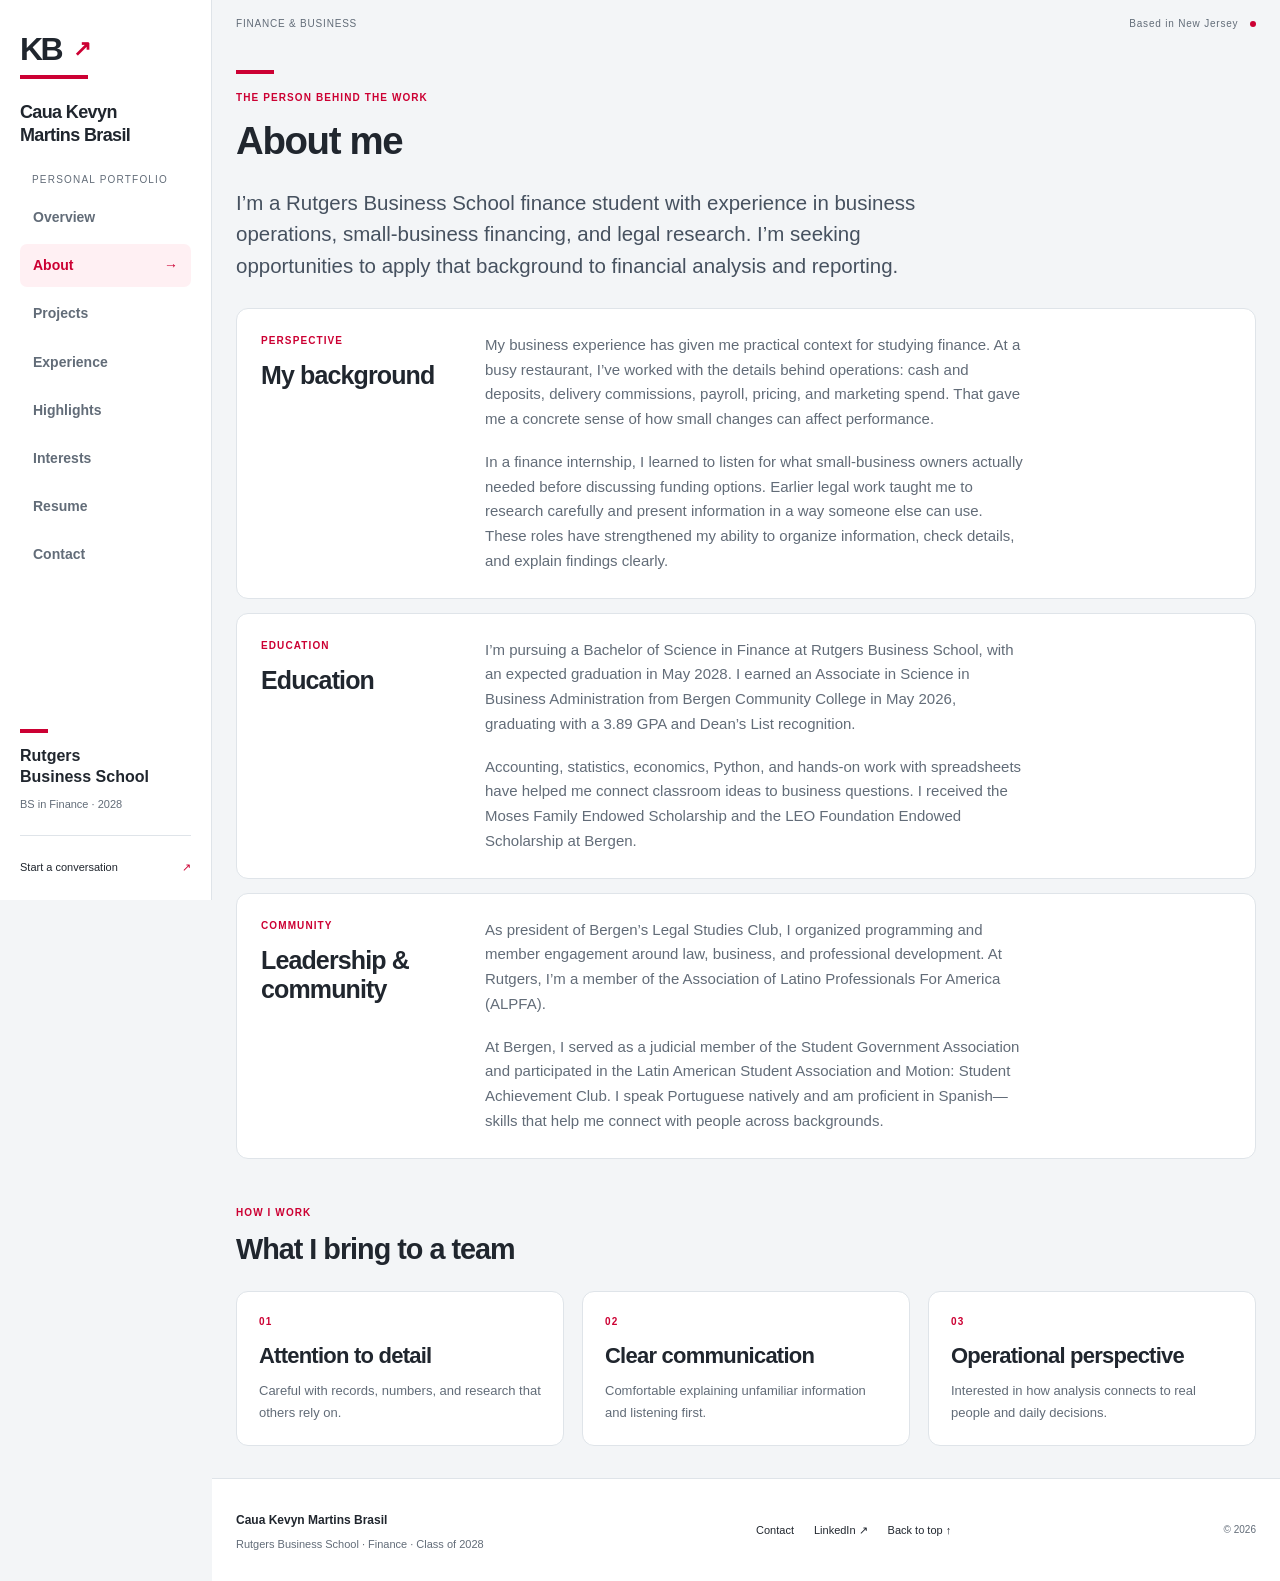
==== commit ddb4b4ae: "Polish portfolio spacing, finance copy, interests, and resume" ====
--- a/about.html
+++ b/about.html
@@ -7,7 +7,7 @@
   <meta name="theme-color" content="#cc0033">
   <title>About | Caua Kevyn Martins Brasil</title>
   <link rel="icon" href="data:image/svg+xml,%3Csvg xmlns='http://www.w3.org/2000/svg' viewBox='0 0 64 64'%3E%3Crect width='64' height='64' fill='%23cc0033'/%3E%3Ctext x='32' y='42' text-anchor='middle' font-family='Arial,sans-serif' font-weight='bold' font-size='23' fill='white'%3ECK%3C/text%3E%3C/svg%3E">
-  <link rel="stylesheet" href="site.css?v=2">
+  <link rel="stylesheet" href="site.css?v=3">
 </head>
 <body>
   <a class="skip-link" href="#main">Skip to content</a>
@@ -19,7 +19,8 @@
 <li><a href="projects.html">Projects</a></li>
 <li><a href="experience.html">Experience</a></li>
 <li><a href="highlights.html">Highlights</a></li>
-<li><a href="resume.html">Résumé</a></li>
+<li><a href="interests.html">Interests</a></li>
+<li><a href="resume.html">Resume</a></li>
 <li><a href="contact.html">Contact</a></li></ul></nav>
     <div class="sidebar-school"><span class="school-rule"></span><strong>Rutgers<br>Business School</strong><span>BS in Finance · 2028</span></div>
     <a class="sidebar-contact" href="mailto:cm2080@scarletmail.rutgers.edu">Start a conversation <span>↗</span></a>
@@ -27,22 +28,22 @@
   <div class="site-content"><div class="topline"><span>FINANCE &amp; BUSINESS</span><span>Based in New Jersey <span class="status-dot" aria-hidden="true"></span></span></div>
   <main id="main">
   <div class="wrap"><header class="page-intro"><span class="eyebrow">The person behind the work</span><h1>About me</h1>
-    <p class="lead">I’m a finance student interested in how careful analysis, clear communication, and practical judgment help a business move forward.</p></header>
-    <section class="split-section"><div><span class="eyebrow">Perspective</span><h2>Where I’m coming from</h2></div><div class="body-copy">
-      <p>My interest in finance grew from being close to the decisions businesses make every day. At a busy restaurant, I’ve worked with the details behind operations: cash and deposits, delivery commissions, payroll, pricing, and marketing spend. That gave me a concrete sense of how small changes can affect performance.</p>
-      <p>In a finance internship, I learned to listen for what small-business owners actually needed before discussing funding options. Earlier legal work taught me to research carefully and present information in a way someone else can use. Together, those experiences shaped how I think: understand the context, look closely at the evidence, and communicate the next step clearly.</p>
+    <p class="lead">I’m a Rutgers Business School finance student with experience in business operations, small-business financing, and legal research. I’m seeking opportunities to apply that background to financial analysis and reporting.</p></header>
+    <section class="split-section"><div><span class="eyebrow">Perspective</span><h2>My background</h2></div><div class="body-copy">
+      <p>My business experience has given me practical context for studying finance. At a busy restaurant, I’ve worked with the details behind operations: cash and deposits, delivery commissions, payroll, pricing, and marketing spend. That gave me a concrete sense of how small changes can affect performance.</p>
+      <p>In a finance internship, I learned to listen for what small-business owners actually needed before discussing funding options. Earlier legal work taught me to research carefully and present information in a way someone else can use. These roles have strengthened my ability to organize information, check details, and explain findings clearly.</p>
     </div></section>
-    <section class="split-section"><div><span class="eyebrow">Education</span><h2>Learning by doing</h2></div><div class="body-copy">
+    <section class="split-section"><div><span class="eyebrow">Education</span><h2>Education</h2></div><div class="body-copy">
       <p>I’m pursuing a Bachelor of Science in Finance at Rutgers Business School, with an expected graduation in May 2028. I earned an Associate in Science in Business Administration from Bergen Community College in May 2026, graduating with a 3.89 GPA and Dean’s List recognition.</p>
       <p>Accounting, statistics, economics, Python, and hands-on work with spreadsheets have helped me connect classroom ideas to business questions. I received the Moses Family Endowed Scholarship and the LEO Foundation Endowed Scholarship at Bergen.</p>
     </div></section>
-    <section class="split-section"><div><span class="eyebrow">Community</span><h2>Beyond coursework</h2></div><div class="body-copy">
+    <section class="split-section"><div><span class="eyebrow">Community</span><h2>Leadership &amp; community</h2></div><div class="body-copy">
       <p>As president of Bergen’s Legal Studies Club, I organized programming and member engagement around law, business, and professional development. At Rutgers, I’m a member of the Association of Latino Professionals For America (ALPFA).</p>
-      <p>I have also participated in student government, the Latin American Student Association, and Motion: Student Achievement Club. I speak Portuguese natively and am proficient in Spanish—skills that help me connect with people across backgrounds.</p>
+      <p>At Bergen, I served as a judicial member of the Student Government Association and participated in the Latin American Student Association and Motion: Student Achievement Club. I speak Portuguese natively and am proficient in Spanish—skills that help me connect with people across backgrounds.</p>
     </div></section>
     <section class="section"><div class="section-head"><div><span class="eyebrow">How I work</span><h2>What I bring to a team</h2></div></div>
       <div class="card-grid"><div class="info-card"><span class="eyebrow">01</span><h3>Attention to detail</h3><p>Careful with records, numbers, and research that others rely on.</p></div><div class="info-card"><span class="eyebrow">02</span><h3>Clear communication</h3><p>Comfortable explaining unfamiliar information and listening first.</p></div><div class="info-card"><span class="eyebrow">03</span><h3>Operational perspective</h3><p>Interested in how analysis connects to real people and daily decisions.</p></div></div>
     </section></div></main>
-  <footer class="site-footer"><div class="wrap footer-top"><div><strong>Caua Kevyn Martins Brasil</strong><p>Finance student. Curious about what comes next.</p></div><nav class="footer-links" aria-label="Footer"><a href="contact.html">Contact</a><a href="https://www.linkedin.com/in/kevin-brasil-6b93032a8/" target="_blank" rel="noopener noreferrer">LinkedIn ↗</a><a href="#main">Back to top ↑</a></nav><span class="copyright">© 2026</span></div></footer></div>
+  <footer class="site-footer"><div class="wrap footer-top"><div><strong>Caua Kevyn Martins Brasil</strong><p>Rutgers Business School · Finance · Class of 2028</p></div><nav class="footer-links" aria-label="Footer"><a href="contact.html">Contact</a><a href="https://www.linkedin.com/in/kevin-brasil-6b93032a8/" target="_blank" rel="noopener noreferrer">LinkedIn ↗</a><a href="#main">Back to top ↑</a></nav><span class="copyright">© 2026</span></div></footer></div>
 </body>
 </html>
--- a/site.css
+++ b/site.css
@@ -1,4 +1,4 @@
-:root{--red:#cc0033;--red-dark:#a00029;--ink:#20262e;--muted:#626c78;--paper:#f3f5f7;--line:#dfe4e9;--white:#fff;--max:1180px;--radius:16px}
+:root{--red:#cc0033;--red-dark:#a00029;--ink:#20262e;--muted:#626c78;--paper:#f3f5f7;--line:#dfe4e9;--white:#fff;--max:1320px;--radius:12px}
 
 *{box-sizing:border-box}
 html{scroll-behavior:smooth;scroll-padding-top:30px}
@@ -9,32 +9,32 @@
 :focus-visible{outline:3px solid #1772c4;outline-offset:5px}
 h1,h2,h3,p,ul{margin-top:0}
 h1,h2,h3{line-height:1.15;letter-spacing:-.035em}
-h1{font-size:clamp(36px,4.2vw,64px);margin-bottom:24px}
-h2{font-size:clamp(27px,2.6vw,38px);margin-bottom:16px}
+h1{font-size:clamp(32px,3vw,46px);margin-bottom:24px}
+h2{font-size:clamp(25px,2.25vw,32px);margin-bottom:16px}
 h3{font-size:22px;margin-bottom:12px}
 p{margin-bottom:18px}
 .skip-link{position:fixed;top:-90px;left:20px;z-index:100;background:var(--ink);color:white;padding:12px 20px}
 .skip-link:focus{top:12px}
-.wrap{width:min(var(--max),calc(100% - 80px));margin-inline:auto}
-.site-header{position:fixed;inset:0 auto 0 0;width:245px;padding:42px 26px 26px;background:#fff;border-right:1px solid var(--line);display:flex;flex-direction:column;z-index:10;overflow-y:auto}
+.wrap{width:min(var(--max),calc(100% - 48px));margin-inline:auto}
+.site-header{position:fixed;inset:0 auto 0 0;width:212px;padding:24px 20px;background:#fff;border-right:1px solid var(--line);display:flex;flex-direction:column;z-index:10;overflow-y:auto}
 .brand{text-decoration:none}
 .brand-mark{display:flex;align-items:center;justify-content:space-between;width:68px;height:55px;border-bottom:4px solid var(--red);font-size:32px;font-weight:800;letter-spacing:-.08em;margin-bottom:22px}
 .brand-mark span{font-size:22px;color:var(--red)}
-.brand-name{font-weight:700;font-size:21px;line-height:1.3;letter-spacing:-.035em;display:block}
-.nav-caption{font-size:10px;letter-spacing:.12em;text-transform:uppercase;color:var(--muted);margin:40px 12px 12px}
+.brand-name{font-weight:700;font-size:18px;line-height:1.3;letter-spacing:-.035em;display:block}
+.nav-caption{font-size:10px;letter-spacing:.12em;text-transform:uppercase;color:var(--muted);margin:24px 12px 8px}
 .nav-list{list-style:none;padding:0;margin:0;display:grid;gap:5px}
 .nav-list a{display:flex;align-items:center;justify-content:space-between;padding:10px 13px;border-radius:7px;font-size:14px;color:var(--muted);text-decoration:none;font-weight:600}
 .nav-list a:hover{background:var(--paper);color:var(--ink)}
 .nav-list a[aria-current=page]{color:var(--red);background:#fff0f3}
 .nav-list a[aria-current=page]:after{content:'→'}
-.sidebar-school{margin-top:auto;padding-top:38px}
+.sidebar-school{margin-top:auto;padding-top:24px}
 .school-rule{display:block;width:28px;height:4px;background:var(--red);margin-bottom:13px}
 .sidebar-school strong{display:block;font-size:16px;line-height:1.3}
 .sidebar-school>span:last-child{display:block;font-size:11px;color:var(--muted);margin-top:7px}
 .sidebar-contact{display:flex;justify-content:space-between;font-size:11px;text-decoration:none;padding-top:22px;margin-top:22px;border-top:1px solid var(--line)}
 .sidebar-contact span{color:var(--red)}
-.site-content{margin-left:245px}
-.topline{width:min(var(--max),calc(100% - 80px));margin:auto;display:flex;justify-content:space-between;align-items:center;gap:16px;height:72px;font-size:10px;letter-spacing:.08em;color:var(--muted)}
+.site-content{margin-left:212px}
+.topline{width:min(var(--max),calc(100% - 48px));margin:auto;display:flex;justify-content:space-between;align-items:center;gap:16px;height:48px;font-size:10px;letter-spacing:.08em;color:var(--muted)}
 .status-dot{display:inline-block;width:6px;height:6px;border-radius:50%;background:var(--red);margin-left:8px}
 .eyebrow{display:block;color:var(--red);font-size:10px;letter-spacing:.11em;font-weight:700;text-transform:uppercase;margin-bottom:12px}
 .lead{font-size:clamp(17px,1.6vw,21px);color:#46515f;line-height:1.55}
@@ -46,60 +46,60 @@
 .button:hover{background:var(--red-dark);transform:translateY(-2px)}
 .button.secondary{background:white;color:var(--ink);border-color:var(--line)}
 .button.secondary:hover{border-color:var(--red)}
-.profile-hero{display:grid;grid-template-columns:29% 1fr;min-height:440px;background:white;border-radius:var(--radius);overflow:hidden;border:1px solid var(--line)}
+.profile-hero{display:grid;grid-template-columns:25% 1fr;min-height:330px;background:white;border-radius:var(--radius);overflow:hidden;border:1px solid var(--line)}
 .profile-scarlet{background:var(--red);color:white;display:flex;flex-direction:column;justify-content:space-between;padding:30px 26px;position:relative;overflow:hidden}
 .profile-scarlet:after{content:'';position:absolute;width:260px;height:260px;border:1px solid #ffffff35;border-radius:50%;bottom:-170px;right:-150px;box-shadow:0 0 0 35px #ffffff08,0 0 0 70px #ffffff06;pointer-events:none}
 .profile-label{font-size:9px;font-weight:700;letter-spacing:.15em}
-.profile-word{font-family:Georgia,serif;font-size:clamp(28px,2.65vw,43px);line-height:1.3;letter-spacing:-.04em;margin:36px 0}
+.profile-word{font-family:Georgia,serif;font-size:clamp(26px,2.25vw,34px);line-height:1.3;letter-spacing:-.04em;margin:18px 0}
 .profile-school{font-size:12px;font-weight:700;line-height:1.4}
 .profile-school span{display:block;font-size:11px;font-weight:400;margin-top:9px;opacity:.85}
-.profile-intro{padding:45px clamp(26px,3.5vw,58px);align-self:center}
-.profile-intro h1{font-size:clamp(35px,3.7vw,57px);letter-spacing:-.05em;margin-bottom:20px}
+.profile-intro{padding:28px clamp(24px,3vw,42px);align-self:center}
+.profile-intro h1{font-size:clamp(34px,3.4vw,52px);letter-spacing:-.05em;margin-bottom:20px}
 .profile-intro .lead{margin-bottom:18px}
 .intro-detail{max-width:48ch;font-size:14px;color:var(--muted);margin-bottom:28px}
 .focus-strip{display:flex;flex-wrap:wrap;justify-content:space-between;align-items:center;gap:10px;padding:24px 8px;border-bottom:1px solid var(--line);font-size:11px}
 .focus-strip>span{color:var(--muted);text-transform:uppercase;font-size:9px;letter-spacing:.1em}
 .focus-strip strong{font-weight:500}
 .focus-strip strong:before{content:'+';color:var(--red);font-weight:700;margin-right:10px}
-.section{padding:62px 0}
+.section{padding:32px 0}
 .section-head{display:flex;justify-content:space-between;align-items:end;gap:24px;margin-bottom:25px}
 .section-head h2{margin:0}
 .section-head .text-link{flex-shrink:0}
 .project-list{display:grid;grid-template-columns:repeat(3,minmax(0,1fr));gap:18px}
 .project-card{display:flex;flex-direction:column;border-radius:12px;border:1px solid var(--line);background:white;overflow:hidden;transition:transform .2s,box-shadow .2s}
 .project-card:hover{transform:translateY(-4px);box-shadow:0 12px 24px #20262e09}
-.project-visual{height:132px;display:flex;align-items:center;justify-content:space-between;padding:23px;background:#e8edf0;color:#526875}
+.project-visual{height:86px;display:flex;align-items:center;justify-content:space-between;padding:23px;background:#e8edf0;color:#526875}
 .project-visual.rose{background:#f4e8eb;color:#9d3450}
 .project-visual.navy{background:#e5e9f3;color:#3f507b}
-.project-visual svg{width:66px;height:66px;flex-shrink:0}
+.project-visual svg{width:46px;height:46px;flex-shrink:0}
 .project-visual span{font-size:10px;max-width:80px;line-height:1.5;text-align:right}
-.project-copy{padding:24px;display:flex;flex-direction:column;flex:1}
+.project-copy{padding:20px;display:flex;flex-direction:column;flex:1}
 .project-copy .eyebrow{font-size:9px;letter-spacing:.07em;line-height:1.5}
 .project-copy h3{font-size:22px}
 .project-copy h3 a{text-decoration:none}
 .project-copy h3 a:hover{color:var(--red)}
 .project-copy p{font-size:13px;color:var(--muted)}
 .project-copy>.text-link{margin-top:auto;padding-top:9px}
-.highlight-section{padding:32px 0 0}
+.highlight-section{padding:14px 0 0}
 .milestone-grid{display:grid;grid-template-columns:repeat(3,minmax(0,1fr));gap:18px}
-.milestone{padding:28px;border-radius:12px;background:white;border:1px solid var(--line)}
+.milestone{padding:22px;border-radius:12px;background:white;border:1px solid var(--line)}
 .milestone.academic{background:var(--ink);border-color:var(--ink);color:white}
 .academic .eyebrow{color:#fcaec2}
 .milestone p{font-size:13px;color:var(--muted);margin-bottom:16px}
 .academic p{color:#ced5de}
-.big-stat{display:block;font-size:66px;letter-spacing:-.06em;line-height:1.2;margin:28px 0 19px}
+.big-stat{display:block;font-size:50px;letter-spacing:-.06em;line-height:1.2;margin:12px 0 14px}
 .big-stat span{font-size:13px;font-weight:400;letter-spacing:0;margin-left:12px}
 .milestone h3{font-size:22px}
 .tile-icon{display:flex;width:43px;height:43px;align-items:center;justify-content:center;background:#fff0f3;border-radius:50%;color:var(--red);font-size:29px;margin-bottom:24px}
-.journey-section{display:grid;grid-template-columns:.8fr 1.2fr;gap:45px;align-items:center}
+.journey-section{display:grid;grid-template-columns:.8fr 1.2fr;gap:28px;align-items:start}
 .journey-section>.body-copy{font-size:14px}
-.journey-list a{display:grid;grid-template-columns:60px 1fr 14px;gap:15px;padding:25px 0;border-bottom:1px solid var(--line);text-decoration:none}
+.journey-list a{display:grid;grid-template-columns:60px 1fr 14px;gap:15px;padding:17px 0;border-bottom:1px solid var(--line);text-decoration:none}
 .journey-list a:first-child{border-top:1px solid var(--line)}
 .journey-list a>span{font-size:11px;color:var(--red);padding-top:3px}
 .journey-list h3{font-size:18px;margin-bottom:6px}
 .journey-list p{font-size:13px;color:var(--muted);margin:0}
 .journey-list a:hover h3{color:var(--red)}
-.connect-banner{display:flex;align-items:center;justify-content:space-between;gap:30px;padding:32px 36px;margin:8px 0 60px;background:#fff;border:1px solid var(--line);border-left:5px solid var(--red);border-radius:10px}
+.connect-banner{display:flex;align-items:center;justify-content:space-between;gap:30px;padding:24px 28px;margin:24px 0 32px;background:#fff;border:1px solid var(--line);border-left:5px solid var(--red);border-radius:10px}
 .connect-banner h2{font-size:28px;margin-bottom:10px}
 .connect-banner p{font-size:13px;color:var(--muted);margin:0}
 .connect-banner>.button{flex-shrink:0}
@@ -111,21 +111,21 @@
 .footer-links a{text-decoration:none}
 .footer-links a:hover{color:var(--red)}
 .copyright{font-size:10px;color:var(--muted)}
-.page-intro{padding:40px 0 46px;position:relative}
+.page-intro{padding:22px 0 26px;position:relative}
 .page-intro h1{max-width:900px}
 .page-intro .lead{max-width:680px;margin-bottom:0}
-.page-intro:before{content:'';display:block;width:38px;height:4px;background:var(--red);margin-bottom:28px}
-.split-section{display:grid;grid-template-columns:.55fr 1fr;gap:38px;padding:32px;background:white;border:1px solid var(--line);border-radius:12px;margin-bottom:20px}
+.page-intro:before{content:'';display:block;width:38px;height:4px;background:var(--red);margin-bottom:16px}
+.split-section{display:grid;grid-template-columns:200px 1fr;gap:24px;padding:24px;background:white;border:1px solid var(--line);border-radius:12px;margin-bottom:14px}
 .split-section h2{font-size:25px}
 .split-section p:last-child{margin:0}
 .card-grid{display:grid;grid-template-columns:repeat(3,minmax(0,1fr));gap:18px}
-.info-card{background:white;border:1px solid var(--line);padding:27px;border-radius:12px}
+.info-card{background:white;border:1px solid var(--line);padding:22px;border-radius:12px}
 .info-card h3{font-size:22px}
 .info-card p{font-size:13px;color:var(--muted);margin-bottom:0}
-.statement{display:grid;grid-template-columns:1fr 1fr;gap:40px;padding:38px;margin:40px 0 60px;border-radius:12px;background:white;border:1px solid var(--line)}
+.statement{display:grid;grid-template-columns:1fr 1fr;gap:28px;padding:24px;margin:24px 0 32px;border-radius:12px;background:white;border:1px solid var(--line)}
 .statement h2{font-size:30px}
 .timeline{padding-left:24px;border-left:2px solid #e3abb9;margin:0 0 0 7px}
-.timeline-entry{position:relative;display:grid;grid-template-columns:140px 1fr;gap:30px;margin-bottom:24px;background:#fff;border:1px solid var(--line);border-radius:12px;padding:30px}
+.timeline-entry{position:relative;display:grid;grid-template-columns:150px 1fr;gap:24px;margin-bottom:16px;background:#fff;border:1px solid var(--line);border-radius:12px;padding:24px}
 .timeline-entry:before{content:'';position:absolute;left:-32px;top:35px;width:11px;height:11px;border-radius:50%;background:var(--red);box-shadow:0 0 0 5px var(--paper)}
 .timeline-date{font-size:11px;color:var(--muted)}
 .timeline-entry h2{font-size:27px;margin-bottom:7px}
@@ -134,8 +134,8 @@
 .timeline-entry li+li{margin-top:8px}
 .chip-list,.timeline-entry .chip-list{display:flex;flex-wrap:wrap;gap:7px;list-style:none;padding:0;margin:20px 0 0}
 .chip-list li,.timeline-entry .chip-list li{font-size:10px;padding:5px 10px;background:var(--paper);border-radius:5px;margin:0}
-.resume-block{display:grid;grid-template-columns:150px 1fr;gap:30px;padding:30px;background:#fff;border:1px solid var(--line);border-radius:12px;margin-bottom:18px}
-.resume-block:last-child{margin-bottom:60px}
+.resume-block{display:grid;grid-template-columns:130px 1fr;gap:24px;padding:24px;background:#fff;border:1px solid var(--line);border-radius:12px;margin-bottom:18px}
+.resume-block:last-child{margin-bottom:32px}
 .resume-block h2{font-size:20px;color:var(--red)}
 .resume-item{display:grid;grid-template-columns:1fr auto;gap:5px 18px}
 .resume-item+.resume-item{border-top:1px solid var(--line);margin-top:20px;padding-top:20px}
@@ -143,20 +143,20 @@
 .resume-item .date{font-size:11px;color:var(--muted)}
 .resume-item p{grid-column:1/-1;font-size:13px;color:var(--muted);margin:0}
 .resume-item a{color:var(--red)}
-.case-layout{display:grid;grid-template-columns:1fr 250px;gap:25px;align-items:start;padding:0 0 60px}
-.case-layout>div{padding:32px;background:white;border:1px solid var(--line);border-radius:12px}
+.case-layout{display:flex;flex-direction:column;gap:18px;padding:0 0 30px}
+.case-layout>div{width:100%;padding:26px;background:white;border:1px solid var(--line);border-radius:12px}
 .case-layout section+section{padding-top:25px;margin-top:25px;border-top:1px solid var(--line)}
 .case-layout h2{font-size:25px}
 .case-layout p,.case-layout li{font-size:14px;color:var(--muted)}
 .case-layout ul{padding-left:20px}
-.case-aside{background:var(--ink);color:white;border-radius:12px;padding:26px}
-.case-aside dl{margin:0}
-.case-aside dt{font-size:10px;text-transform:uppercase;color:#fcaec2;margin-top:22px;letter-spacing:.08em}
+.case-aside{width:100%;order:-1;background:var(--ink);color:white;border-radius:12px;padding:26px}
+.case-aside dl{margin:0;display:grid;grid-template-columns:120px 1fr 120px 1fr;gap:12px 20px;align-items:baseline}
+.case-aside dt{font-size:10px;text-transform:uppercase;color:#fcaec2;margin-top:0;letter-spacing:.08em}
 .case-aside dt:first-child{margin-top:0}
-.case-aside dd{font-size:13px;margin:5px 0 0}
+.case-aside dd{font-size:13px;margin:0}
 .back-link{margin-bottom:25px}
 .contact-panel{display:grid;grid-template-columns:1fr 1fr;gap:0;background:#fff;border:1px solid var(--line);border-radius:var(--radius);overflow:hidden;margin-bottom:30px}
-.contact-panel>div:first-child{padding:36px;background:var(--red);color:white}
+.contact-panel>div:first-child{padding:28px;background:var(--red);color:white}
 .contact-panel>div:first-child .eyebrow,.contact-panel>div:first-child .body-copy{color:#fff}
 .contact-panel h2{font-size:34px}
 .contact-panel .button{background:#fff;color:var(--red);border-color:white}
@@ -168,20 +168,20 @@
 .contact-method:hover strong{color:var(--red)}
 .contact-method strong{font-size:clamp(15px,1.5vw,21px);overflow-wrap:anywhere;letter-spacing:-.025em}
 .contact-method small{font-size:11px;color:var(--muted);margin-top:8px}
-.contact-next{display:flex;align-items:center;justify-content:space-between;gap:30px;padding:30px 0 55px}
+.contact-next{display:flex;align-items:center;justify-content:space-between;gap:30px;padding:18px 0 32px}
 .contact-next h2{font-size:27px}
 .contact-next p{font-size:14px;color:var(--muted);max-width:60ch}
 .contact-next>.text-link{flex-shrink:0}
 .involvement-grid{display:grid;grid-template-columns:1fr 1fr;gap:18px}
-.involvement-card{background:white;border:1px solid var(--line);border-radius:12px;padding:30px}
+.involvement-card{background:white;border:1px solid var(--line);border-radius:12px;padding:24px}
 .involvement-card.wide{grid-column:1/-1}
 .involvement-card p{color:var(--muted);font-size:14px}
 .involvement-card .organization{font-weight:700;font-size:12px}
 .red{color:var(--red)}
 
-@media(min-width:1600px){.profile-hero{min-height:500px}
-.profile-intro{padding:60px}
-.profile-intro h1{font-size:64px}
+@media(min-width:1600px){.profile-hero{min-height:350px}
+.profile-intro{padding:32px 44px}
+.profile-intro h1{font-size:54px}
 }
 
 @media(max-height:800px) and (min-width:981px){.site-header{padding-top:25px}
@@ -249,18 +249,18 @@
 .big-stat{margin:15px 0}
 .tile-icon{float:right;margin-left:20px}
 .milestone h3{font-size:25px}
-.section{padding:44px 0}
+.section{padding:26px 0}
 .section-head{align-items:start;flex-direction:column;gap:12px}
 .journey-section,.split-section,.statement,.contact-panel,.resume-block,.case-layout{grid-template-columns:1fr}
 .journey-section h2 br{display:none}
 .journey-list a{grid-template-columns:55px 1fr 14px}
 .connect-banner,.contact-next{align-items:start;flex-direction:column}
-.connect-banner{padding:27px;margin-bottom:40px}
+.connect-banner{padding:24px;margin-bottom:28px}
 .split-section{padding:26px;gap:10px}
 .card-grid{grid-template-columns:1fr}
 .resume-block{gap:14px;padding:25px}
 .case-aside{order:-1}
-.case-aside dl{display:grid;grid-template-columns:1fr 1fr;gap:6px 18px}
+.case-aside dl{display:grid;grid-template-columns:110px 1fr;gap:10px 16px}
 .case-aside dt{margin-top:0}
 .case-aside dd{margin:0}
 .case-layout>div{padding:25px}
@@ -296,3 +296,39 @@
 *,*:before,*:after{transition:none!important}
 }
 
+
+/* Compact content and professional profile details. */
+.profile-focus{font-size:12px;line-height:1.7;margin:0 0 16px;color:#fff}
+.evidence-strip{display:grid;grid-template-columns:repeat(4,minmax(0,1fr));background:#fff;border:1px solid var(--line);border-radius:10px;margin-top:14px}
+.evidence-strip>div{padding:17px 20px;border-right:1px solid var(--line)}
+.evidence-strip>div:last-child{border:0}
+.evidence-strip strong{display:block;font-size:25px;line-height:1.25;letter-spacing:-.035em}
+.evidence-strip span{display:block;font-size:11px;line-height:1.5;color:var(--muted);margin-top:5px}
+.toolkit-section{display:grid;grid-template-columns:1fr 1fr;gap:28px;background:#fff;border:1px solid var(--line);border-radius:12px;padding:24px;margin-top:26px}
+.toolkit-section h2{font-size:25px;margin-bottom:10px}
+.toolkit-section p{font-size:14px;color:var(--muted);margin-bottom:10px}
+.interest-grid{display:grid;grid-template-columns:1fr 1fr;gap:16px}
+.interest-grid h2{font-size:25px}
+.interest-grid .info-card p+p{margin-top:12px}
+.resume-bullets{grid-column:1/-1;padding-left:18px;margin:5px 0 0;color:var(--muted);font-size:13px}
+.resume-bullets li+li{margin-top:5px}
+button.button{cursor:pointer}
+.case-next{grid-column:1/-1}
+@media(min-width:1100px){
+ .case-layout>div{display:grid;grid-template-columns:minmax(0,1fr) minmax(0,1fr);gap:26px 32px}
+ .case-layout section,.case-layout section+section{margin:0;padding:0;border:0}
+ .case-layout .financial-model{grid-column:1/-1;border-top:1px solid var(--line);padding-top:22px}
+ .case-layout section p:last-child{margin-bottom:0}
+}
+@media(max-width:980px){.profile-scarlet .profile-word{font-size:30px}.profile-intro h1{font-size:42px}.sidebar-school{padding-top:0}.brand-name{font-size:15px}}
+@media(max-width:700px){
+ .evidence-strip{grid-template-columns:1fr 1fr}.evidence-strip>div:nth-child(2){border-right:0}.evidence-strip>div:nth-child(-n+2){border-bottom:1px solid var(--line)}
+ .profile-scarlet{grid-template-columns:1fr 1fr;padding:20px}.profile-label{grid-column:1/-1}.profile-scarlet .profile-word{font-size:27px}.profile-focus{align-self:center;text-align:right;margin:0}.profile-school{grid-column:1/-1;text-align:left}.profile-school span{display:inline;margin-left:8px}
+ .profile-intro{padding:24px}.profile-intro h1{font-size:36px}.toolkit-section,.interest-grid{grid-template-columns:1fr;gap:16px}.case-aside{padding:20px}
+ .case-layout>div{padding:22px}.split-section{grid-template-columns:1fr;gap:10px}.profile-hero{min-height:0}.page-intro{padding-bottom:22px}
+}
+@media print{
+ @page{size:letter;margin:0.55in}
+ body{background:#fff;color:#000;font-size:10pt}.site-header,.topline,.site-footer,.skip-link,.page-intro .button-row{display:none!important}.site-content{margin:0}.wrap{width:100%;max-width:none}.page-intro{padding:0 0 12px}.page-intro:before{display:none}.page-intro h1{font-size:26pt;margin-bottom:6px}.page-intro .eyebrow{font-size:12pt;color:#000}.page-intro .lead{font-size:10pt}
+ .resume-block{grid-template-columns:95px 1fr;padding:12px 0;border:0;border-top:1px solid #bbb;border-radius:0;margin:0;gap:15px;break-inside:avoid}.resume-block h2{font-size:12pt;color:#000}.resume-item h3{font-size:10pt}.resume-item p,.resume-bullets{font-size:9pt;color:#000;line-height:1.4}.resume-item .date{font-size:8pt;color:#333}.resume-item+.resume-item{padding-top:10px;margin-top:10px}.resume-item a{text-decoration:none;color:#000}
+}
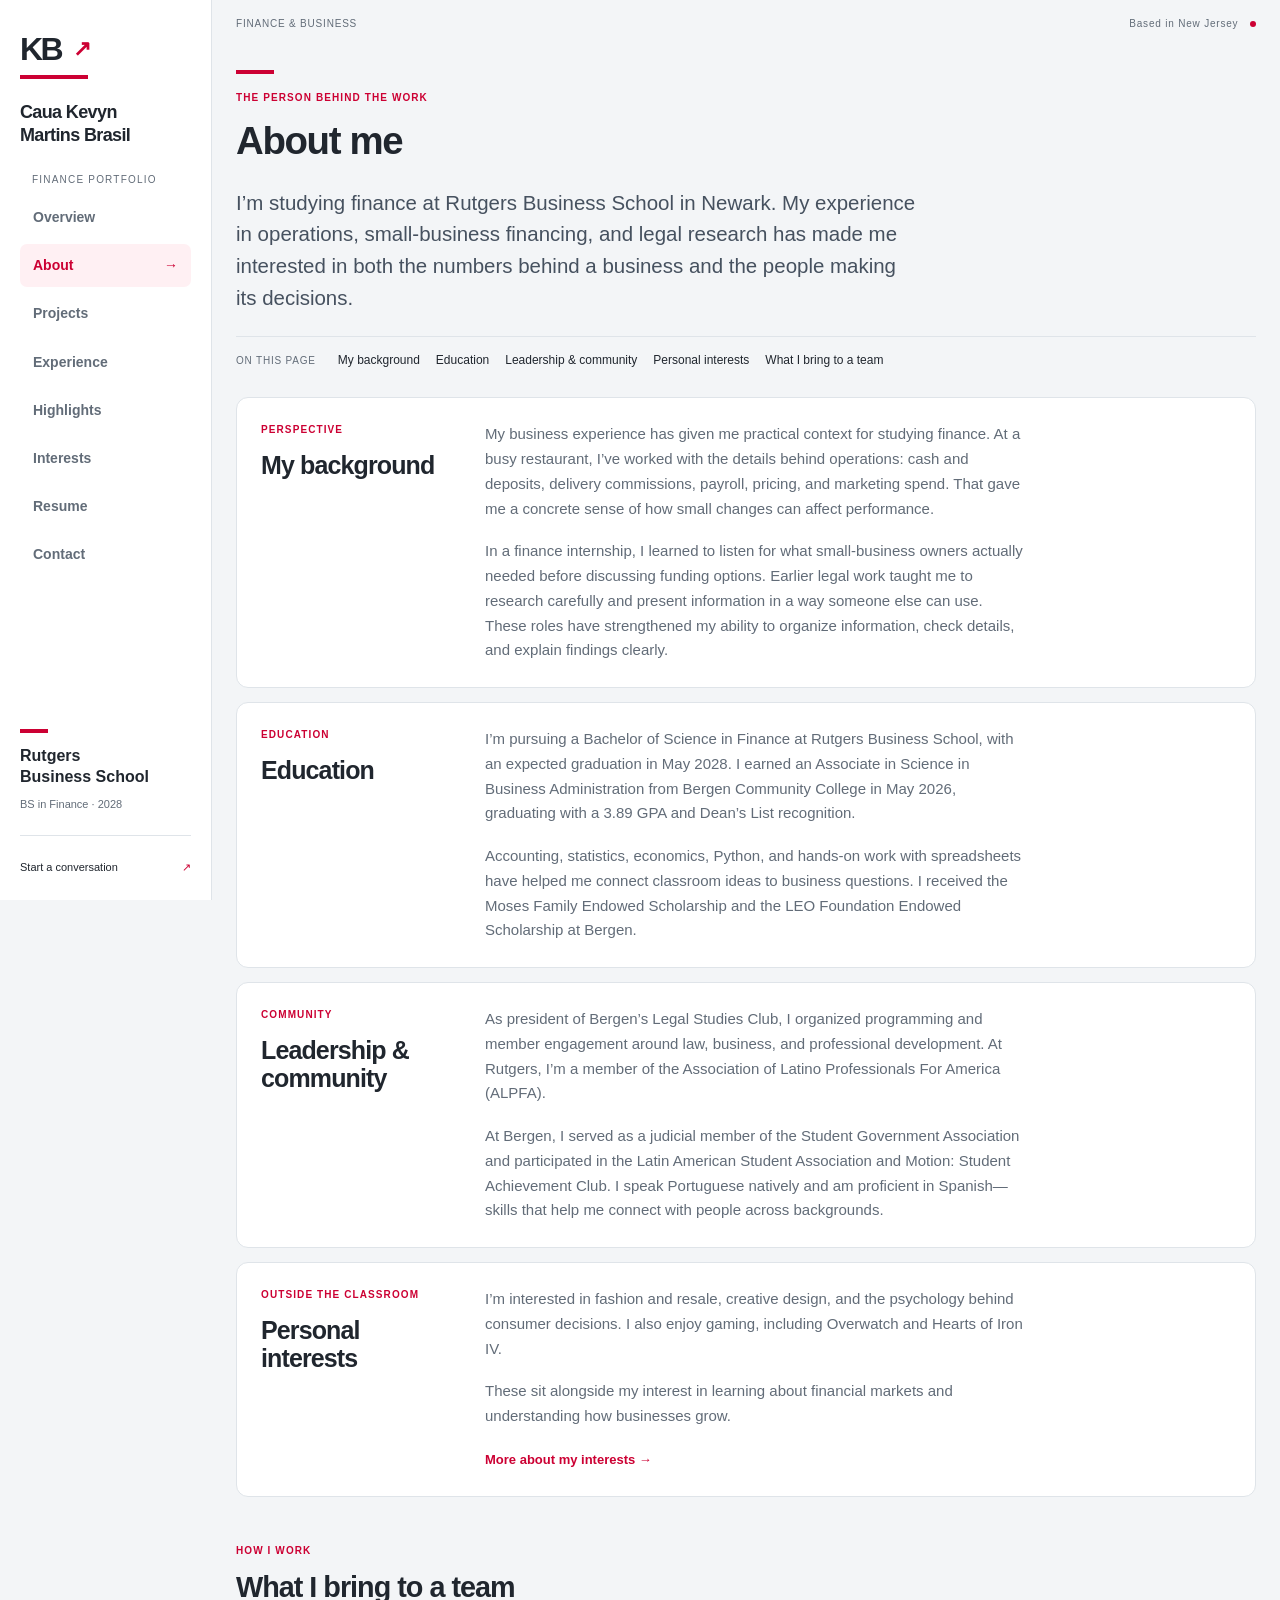
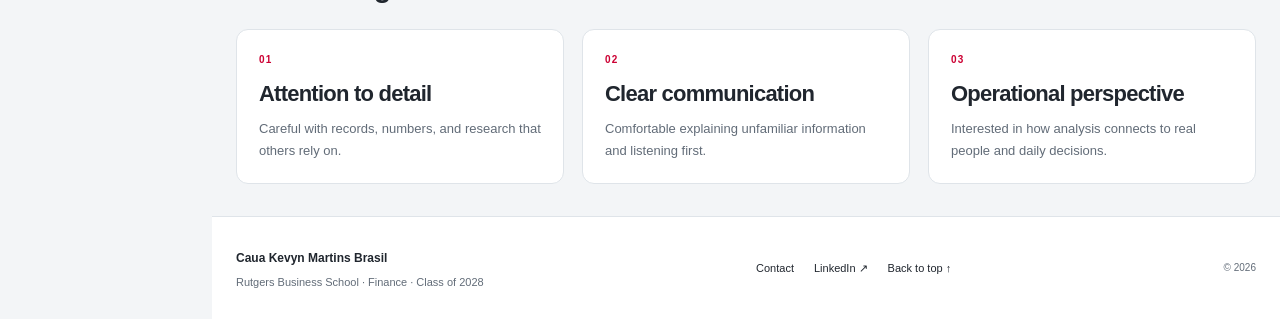
==== commit 0f61b3ac: "Improve all portfolio pages and expand personal interests" ====
--- a/about.html
+++ b/about.html
@@ -7,13 +7,13 @@
   <meta name="theme-color" content="#cc0033">
   <title>About | Caua Kevyn Martins Brasil</title>
   <link rel="icon" href="data:image/svg+xml,%3Csvg xmlns='http://www.w3.org/2000/svg' viewBox='0 0 64 64'%3E%3Crect width='64' height='64' fill='%23cc0033'/%3E%3Ctext x='32' y='42' text-anchor='middle' font-family='Arial,sans-serif' font-weight='bold' font-size='23' fill='white'%3ECK%3C/text%3E%3C/svg%3E">
-  <link rel="stylesheet" href="site.css?v=3">
+  <link rel="stylesheet" href="site.css?v=4">
 </head>
 <body>
   <a class="skip-link" href="#main">Skip to content</a>
   <header class="site-header">
     <a class="brand" href="index.html" aria-label="Caua Kevyn Martins Brasil, home"><span class="brand-mark" aria-hidden="true">KB<span>↗</span></span><span class="brand-name">Caua Kevyn<br>Martins Brasil</span></a>
-    <p class="nav-caption">Personal portfolio</p>
+    <p class="nav-caption">Finance portfolio</p>
     <nav aria-label="Primary"><ul class="nav-list"><li><a href="index.html">Overview</a></li>
 <li><a href="about.html" aria-current="page">About</a></li>
 <li><a href="projects.html">Projects</a></li>
@@ -28,20 +28,20 @@
   <div class="site-content"><div class="topline"><span>FINANCE &amp; BUSINESS</span><span>Based in New Jersey <span class="status-dot" aria-hidden="true"></span></span></div>
   <main id="main">
   <div class="wrap"><header class="page-intro"><span class="eyebrow">The person behind the work</span><h1>About me</h1>
-    <p class="lead">I’m a Rutgers Business School finance student with experience in business operations, small-business financing, and legal research. I’m seeking opportunities to apply that background to financial analysis and reporting.</p></header>
-    <section class="split-section"><div><span class="eyebrow">Perspective</span><h2>My background</h2></div><div class="body-copy">
+    <p class="lead">I’m studying finance at Rutgers Business School in Newark. My experience in operations, small-business financing, and legal research has made me interested in both the numbers behind a business and the people making its decisions.</p><nav class="section-nav" aria-label="On this page"><span>On this page</span><a href="#section-my-background">My background</a><a href="#section-education">Education</a><a href="#section-leadership-amp-community">Leadership &amp; community</a><a href="#section-personal-interests">Personal interests</a><a href="#section-what-i-bring-to-a-team">What I bring to a team</a></nav></header>
+    <section class="split-section"><div><span class="eyebrow">Perspective</span><h2 id="section-my-background">My background</h2></div><div class="body-copy">
       <p>My business experience has given me practical context for studying finance. At a busy restaurant, I’ve worked with the details behind operations: cash and deposits, delivery commissions, payroll, pricing, and marketing spend. That gave me a concrete sense of how small changes can affect performance.</p>
       <p>In a finance internship, I learned to listen for what small-business owners actually needed before discussing funding options. Earlier legal work taught me to research carefully and present information in a way someone else can use. These roles have strengthened my ability to organize information, check details, and explain findings clearly.</p>
     </div></section>
-    <section class="split-section"><div><span class="eyebrow">Education</span><h2>Education</h2></div><div class="body-copy">
+    <section class="split-section"><div><span class="eyebrow">Education</span><h2 id="section-education">Education</h2></div><div class="body-copy">
       <p>I’m pursuing a Bachelor of Science in Finance at Rutgers Business School, with an expected graduation in May 2028. I earned an Associate in Science in Business Administration from Bergen Community College in May 2026, graduating with a 3.89 GPA and Dean’s List recognition.</p>
       <p>Accounting, statistics, economics, Python, and hands-on work with spreadsheets have helped me connect classroom ideas to business questions. I received the Moses Family Endowed Scholarship and the LEO Foundation Endowed Scholarship at Bergen.</p>
     </div></section>
-    <section class="split-section"><div><span class="eyebrow">Community</span><h2>Leadership &amp; community</h2></div><div class="body-copy">
+    <section class="split-section"><div><span class="eyebrow">Community</span><h2 id="section-leadership-amp-community">Leadership &amp; community</h2></div><div class="body-copy">
       <p>As president of Bergen’s Legal Studies Club, I organized programming and member engagement around law, business, and professional development. At Rutgers, I’m a member of the Association of Latino Professionals For America (ALPFA).</p>
       <p>At Bergen, I served as a judicial member of the Student Government Association and participated in the Latin American Student Association and Motion: Student Achievement Club. I speak Portuguese natively and am proficient in Spanish—skills that help me connect with people across backgrounds.</p>
     </div></section>
-    <section class="section"><div class="section-head"><div><span class="eyebrow">How I work</span><h2>What I bring to a team</h2></div></div>
+    <section class="split-section"><div><span class="eyebrow">Outside the classroom</span><h2 id="section-personal-interests">Personal interests</h2></div><div class="body-copy"><p>I’m interested in fashion and resale, creative design, and the psychology behind consumer decisions. I also enjoy gaming, including Overwatch and Hearts of Iron IV.</p><p>These sit alongside my interest in learning about financial markets and understanding how businesses grow.</p><a class="text-link" href="interests.html">More about my interests →</a></div></section><section class="section"><div class="section-head"><div><span class="eyebrow">How I work</span><h2 id="section-what-i-bring-to-a-team">What I bring to a team</h2></div></div>
       <div class="card-grid"><div class="info-card"><span class="eyebrow">01</span><h3>Attention to detail</h3><p>Careful with records, numbers, and research that others rely on.</p></div><div class="info-card"><span class="eyebrow">02</span><h3>Clear communication</h3><p>Comfortable explaining unfamiliar information and listening first.</p></div><div class="info-card"><span class="eyebrow">03</span><h3>Operational perspective</h3><p>Interested in how analysis connects to real people and daily decisions.</p></div></div>
     </section></div></main>
   <footer class="site-footer"><div class="wrap footer-top"><div><strong>Caua Kevyn Martins Brasil</strong><p>Rutgers Business School · Finance · Class of 2028</p></div><nav class="footer-links" aria-label="Footer"><a href="contact.html">Contact</a><a href="https://www.linkedin.com/in/kevin-brasil-6b93032a8/" target="_blank" rel="noopener noreferrer">LinkedIn ↗</a><a href="#main">Back to top ↑</a></nav><span class="copyright">© 2026</span></div></footer></div>
--- a/site.css
+++ b/site.css
@@ -332,3 +332,31 @@
  body{background:#fff;color:#000;font-size:10pt}.site-header,.topline,.site-footer,.skip-link,.page-intro .button-row{display:none!important}.site-content{margin:0}.wrap{width:100%;max-width:none}.page-intro{padding:0 0 12px}.page-intro:before{display:none}.page-intro h1{font-size:26pt;margin-bottom:6px}.page-intro .eyebrow{font-size:12pt;color:#000}.page-intro .lead{font-size:10pt}
  .resume-block{grid-template-columns:95px 1fr;padding:12px 0;border:0;border-top:1px solid #bbb;border-radius:0;margin:0;gap:15px;break-inside:avoid}.resume-block h2{font-size:12pt;color:#000}.resume-item h3{font-size:10pt}.resume-item p,.resume-bullets{font-size:9pt;color:#000;line-height:1.4}.resume-item .date{font-size:8pt;color:#333}.resume-item+.resume-item{padding-top:10px;margin-top:10px}.resume-item a{text-decoration:none;color:#000}
 }
+
+.evidence-strip-three{grid-template-columns:repeat(3,minmax(0,1fr))}
+@media(max-width:700px){.evidence-strip-three{grid-template-columns:1fr}.evidence-strip-three>div{border-right:0;border-bottom:1px solid var(--line)}.evidence-strip-three>div:last-child{border-bottom:0}}
+
+/* Page navigation and distinct layouts for work, interests, and contact. */
+.section-nav{display:flex;flex-wrap:wrap;align-items:center;gap:8px 16px;border-top:1px solid var(--line);margin-top:22px;padding-top:14px}
+.section-nav>span{font-size:10px;color:var(--muted);text-transform:uppercase;letter-spacing:.08em;margin-right:6px}
+.section-nav a{font-size:12px;color:var(--ink);text-decoration:none;border-bottom:1px solid transparent}
+.section-nav a:hover{color:var(--red);border-color:var(--red)}
+.project-feature{display:grid;grid-template-columns:1.45fr .7fr;gap:30px;align-items:stretch;background:white;border:1px solid var(--line);border-radius:12px;padding:28px}
+.project-feature h2{font-size:30px}.project-feature p{color:var(--muted);font-size:14px;max-width:65ch}
+.project-feature .button{margin-top:22px}.project-feature .chip-list{margin-top:14px}
+.project-fact{display:flex;flex-direction:column;justify-content:center;background:var(--ink);color:white;border-radius:9px;padding:25px}
+.project-fact>span{font-size:11px;color:#fcaec2;text-transform:uppercase;letter-spacing:.08em}
+.project-fact strong{font-size:42px;line-height:1.25;letter-spacing:-.04em;margin:12px 0}
+.project-fact p{font-size:13px;color:#e0e5eb}.project-fact small{font-size:10px;color:#c1c9d2}
+.project-list-two{grid-template-columns:repeat(2,minmax(0,1fr))}
+.interest-group{margin-bottom:32px}.interest-group .info-card{border-top:3px solid var(--red)}
+.interest-group .info-card p{font-size:14px;line-height:1.7}.interest-group h3{font-size:23px}
+.gaming-note{display:flex;align-items:center;justify-content:space-between;gap:30px;padding:24px;background:white;border:1px solid var(--line);border-radius:12px}
+.gaming-note p{font-size:14px;max-width:65ch;margin:0;color:var(--muted)}.gaming-note>span{font-size:12px;white-space:nowrap;color:var(--red)}
+.context-note{padding:10px 14px;border-left:2px solid var(--line);font-size:12px!important;color:var(--muted)}
+.case-next{display:flex;gap:24px;flex-wrap:wrap;align-items:center}
+.resume-contact{font-size:12px;color:var(--muted);margin:12px 0 0;overflow-wrap:anywhere}.resume-contact a{text-underline-offset:3px}
+.contact-topics{display:grid;gap:9px;margin-top:12px}.contact-topics a{color:white;font-size:13px;text-decoration:none}.contact-topics a:hover{text-decoration:underline;text-underline-offset:4px}
+@media(max-width:980px){.site-header nav{overflow:visible}.nav-list{min-width:0;flex-wrap:wrap}.nav-list a{padding:7px 11px}}
+@media(max-width:700px){.project-feature{grid-template-columns:1fr;padding:22px;gap:20px}.project-list-two{grid-template-columns:1fr}.project-fact{padding:20px}.project-fact strong{font-size:34px;margin:8px 0}.gaming-note{flex-direction:column;align-items:start;gap:12px}.section-nav{gap:10px 15px}.section-nav>span{width:100%}.interest-group{margin-bottom:26px}}
+@media print{.section-nav{display:none}.resume-contact{font-size:9pt;color:black}}
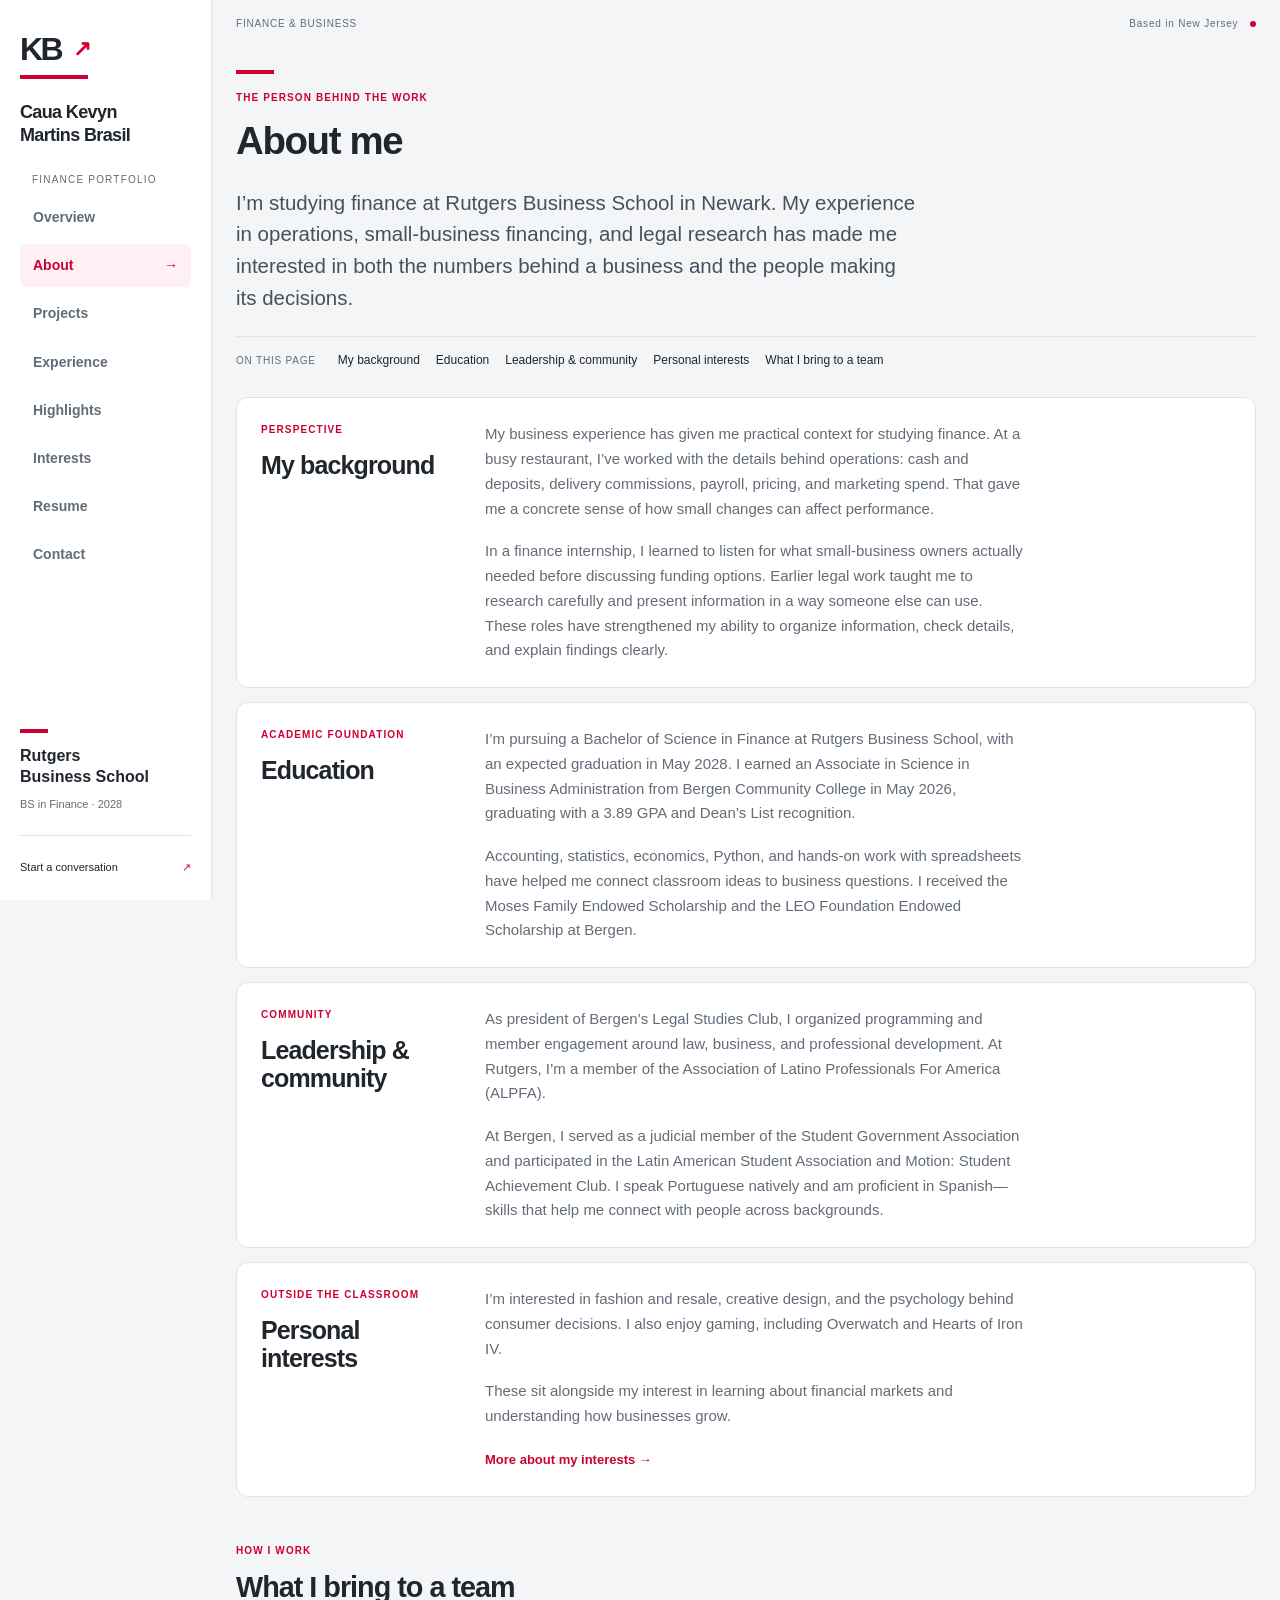
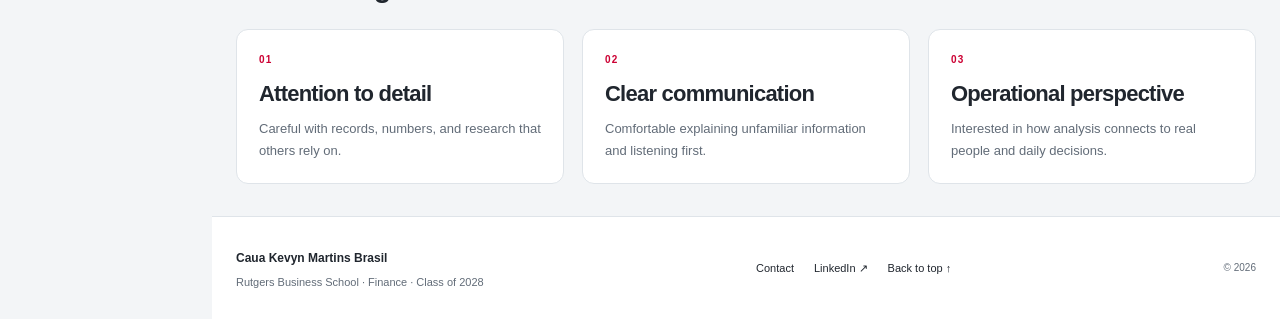
==== commit ea13e594: "Polish portfolio wording, case-study spacing, mobile layouts and resume printing" ====
--- a/about.html
+++ b/about.html
@@ -6,8 +6,8 @@
   <meta name="description" content="Learn about Caua Kevyn Martins Brasil&#x27;s education, leadership, and interest in finance.">
   <meta name="theme-color" content="#cc0033">
   <title>About | Caua Kevyn Martins Brasil</title>
-  <link rel="icon" href="data:image/svg+xml,%3Csvg xmlns='http://www.w3.org/2000/svg' viewBox='0 0 64 64'%3E%3Crect width='64' height='64' fill='%23cc0033'/%3E%3Ctext x='32' y='42' text-anchor='middle' font-family='Arial,sans-serif' font-weight='bold' font-size='23' fill='white'%3ECK%3C/text%3E%3C/svg%3E">
-  <link rel="stylesheet" href="site.css?v=4">
+  <link rel="icon" href="data:image/svg+xml,%3Csvg xmlns='http://www.w3.org/2000/svg' viewBox='0 0 64 64'%3E%3Crect width='64' height='64' fill='%23cc0033'/%3E%3Ctext x='32' y='42' text-anchor='middle' font-family='Arial,sans-serif' font-weight='bold' font-size='23' fill='white'%3EKB%3C/text%3E%3C/svg%3E">
+  <link rel="stylesheet" href="site.css?v=7">
 </head>
 <body>
   <a class="skip-link" href="#main">Skip to content</a>
@@ -23,7 +23,7 @@
 <li><a href="resume.html">Resume</a></li>
 <li><a href="contact.html">Contact</a></li></ul></nav>
     <div class="sidebar-school"><span class="school-rule"></span><strong>Rutgers<br>Business School</strong><span>BS in Finance · 2028</span></div>
-    <a class="sidebar-contact" href="mailto:cm2080@scarletmail.rutgers.edu">Start a conversation <span>↗</span></a>
+    <a class="sidebar-contact" href="contact.html">Start a conversation <span>↗</span></a>
   </header>
   <div class="site-content"><div class="topline"><span>FINANCE &amp; BUSINESS</span><span>Based in New Jersey <span class="status-dot" aria-hidden="true"></span></span></div>
   <main id="main">
@@ -33,7 +33,7 @@
       <p>My business experience has given me practical context for studying finance. At a busy restaurant, I’ve worked with the details behind operations: cash and deposits, delivery commissions, payroll, pricing, and marketing spend. That gave me a concrete sense of how small changes can affect performance.</p>
       <p>In a finance internship, I learned to listen for what small-business owners actually needed before discussing funding options. Earlier legal work taught me to research carefully and present information in a way someone else can use. These roles have strengthened my ability to organize information, check details, and explain findings clearly.</p>
     </div></section>
-    <section class="split-section"><div><span class="eyebrow">Education</span><h2 id="section-education">Education</h2></div><div class="body-copy">
+    <section class="split-section"><div><span class="eyebrow">Academic foundation</span><h2 id="section-education">Education</h2></div><div class="body-copy">
       <p>I’m pursuing a Bachelor of Science in Finance at Rutgers Business School, with an expected graduation in May 2028. I earned an Associate in Science in Business Administration from Bergen Community College in May 2026, graduating with a 3.89 GPA and Dean’s List recognition.</p>
       <p>Accounting, statistics, economics, Python, and hands-on work with spreadsheets have helped me connect classroom ideas to business questions. I received the Moses Family Endowed Scholarship and the LEO Foundation Endowed Scholarship at Bergen.</p>
     </div></section>
--- a/site.css
+++ b/site.css
@@ -315,8 +315,9 @@
 button.button{cursor:pointer}
 .case-next{grid-column:1/-1}
 @media(min-width:1100px){
- .case-layout>div{display:grid;grid-template-columns:minmax(0,1fr) minmax(0,1fr);gap:26px 32px}
- .case-layout section,.case-layout section+section{margin:0;padding:0;border:0}
+ .case-layout>div{display:block}
+ .case-layout section{margin:0;padding:0;border:0}
+ .case-layout section+section{margin-top:18px;padding-top:18px;border-top:1px solid var(--line)}
  .case-layout .financial-model{grid-column:1/-1;border-top:1px solid var(--line);padding-top:22px}
  .case-layout section p:last-child{margin-bottom:0}
 }
@@ -360,3 +361,56 @@
 @media(max-width:980px){.site-header nav{overflow:visible}.nav-list{min-width:0;flex-wrap:wrap}.nav-list a{padding:7px 11px}}
 @media(max-width:700px){.project-feature{grid-template-columns:1fr;padding:22px;gap:20px}.project-list-two{grid-template-columns:1fr}.project-fact{padding:20px}.project-fact strong{font-size:34px;margin:8px 0}.gaming-note{flex-direction:column;align-items:start;gap:12px}.section-nav{gap:10px 15px}.section-nav>span{width:100%}.interest-group{margin-bottom:26px}}
 @media print{.section-nav{display:none}.resume-contact{font-size:9pt;color:black}}
+
+/* Give the individual contribution a complete row rather than an empty half-column. */
+.bergecco-case .my-contribution{grid-column:1/-1;background:#fff8fa;border:1px solid #f0d8df;border-radius:10px;padding:24px;margin:0}
+.bergecco-case .contribution-lead{max-width:95ch;color:var(--ink);font-size:15px}
+.contribution-grid{display:grid;grid-template-columns:repeat(3,minmax(0,1fr));gap:24px;margin-top:24px}
+.contribution-grid article{min-width:0}
+.contribution-number{font-size:12px;font-weight:700;color:var(--red)}
+.contribution-grid h3{font-size:20px;line-height:1.25;margin:10px 0}
+.bergecco-case .work-example{font-size:12px;border-top:1px solid #ead9df;padding-top:12px}
+.contribution-outcome{border-top:1px solid #ead9df;padding-top:16px;margin-top:22px}
+.contribution-outcome strong{font-size:15px;color:var(--red)}
+.contribution-outcome p{margin:5px 0 0}
+.bergecco-case .contribution-credit{font-size:11px;margin-top:16px;color:var(--muted)}
+.contribution-credit a{color:var(--red);text-underline-offset:3px}
+@media(max-width:800px){.contribution-grid{grid-template-columns:1fr;gap:20px}.contribution-grid article+article{border-top:1px solid #ead9df;padding-top:18px}.bergecco-case .my-contribution{padding:18px}.bergecco-case .work-example{border-top:0;padding-top:0}}
+
+/* Compact project flow: no shared grid rows forcing empty space below short sections. */
+.project-detail{max-width:1600px;width:calc(100% - 48px)}
+.project-detail .page-intro{padding-bottom:18px}
+.project-detail .page-intro h1{margin-bottom:12px}
+.project-detail .section-nav{margin-top:16px;padding-top:10px;gap:6px 14px}
+.project-detail .info-card{padding:16px 20px}
+.project-detail .info-card h3{font-size:22px;margin-bottom:8px}
+.bergecco-case{gap:12px;padding-bottom:18px}
+.bergecco-case>div{display:block;padding:22px}
+.bergecco-case section+section{margin-top:18px;padding-top:18px;border-top:1px solid var(--line)}
+.bergecco-case h2{font-size:24px;margin-bottom:10px}
+.bergecco-case p{margin-bottom:12px}
+.bergecco-case section>p:last-child{margin-bottom:0}
+.bergecco-case .my-contribution{padding:20px;margin:0}
+.bergecco-case .contribution-lead{max-width:none}
+.bergecco-case .contribution-grid{margin-top:16px;gap:20px}
+.bergecco-case .contribution-outcome{margin-top:16px;padding-top:12px}
+.bergecco-case .contribution-credit{margin-top:12px}
+.bergecco-case .case-aside{padding:18px 22px}
+.event-concepts ul{display:grid;grid-template-columns:repeat(2,minmax(0,1fr));gap:12px;list-style:none;padding:0;margin-bottom:12px}
+.event-concepts li{padding:14px 16px;background:var(--paper);border-radius:6px}
+.event-concepts li strong{display:block;color:var(--ink);margin-bottom:5px}
+@media(min-width:1700px){.project-detail{width:calc(100% - 72px)}}
+@media(max-width:700px){.project-detail{width:calc(100% - 32px)}.bergecco-case>div{padding:16px}.event-concepts ul{grid-template-columns:1fr}.bergecco-case .my-contribution{padding:16px}.project-detail .info-card{padding:16px}}
+
+/* Shared readability, narrow-screen resilience, and consistent navigation. */
+.case-layout h2{margin-bottom:10px}
+.case-layout section>p:last-child{margin-bottom:0}
+.case-layout .case-next{margin-top:18px;padding-top:16px}
+.case-aside dl{grid-template-columns:110px minmax(0,1fr) 110px minmax(0,1fr)}
+.case-aside dd,.resume-item>*{min-width:0;overflow-wrap:anywhere}
+.case-layout>div,.contact-panel>div,.profile-intro{min-width:0}
+.text-link:hover{text-decoration:underline;text-underline-offset:4px}
+.project-card:focus-within{box-shadow:0 0 0 2px var(--red)}
+@media(max-width:800px){.case-aside dl{grid-template-columns:100px minmax(0,1fr)}.split-section{grid-template-columns:1fr;gap:12px}.case-aside{padding:20px}}
+@media(max-width:420px){.nav-list a{padding:9px 10px}.resume-block{padding:18px}.case-aside dl{grid-template-columns:1fr;gap:4px}.case-aside dd+dt{margin-top:10px}}
+@media print{.page-intro .eyebrow{font-size:20pt;font-weight:700;letter-spacing:0}.page-intro h1{font-size:12pt;margin-top:6px}.resume-block{break-inside:auto}.resume-item{break-inside:avoid}}
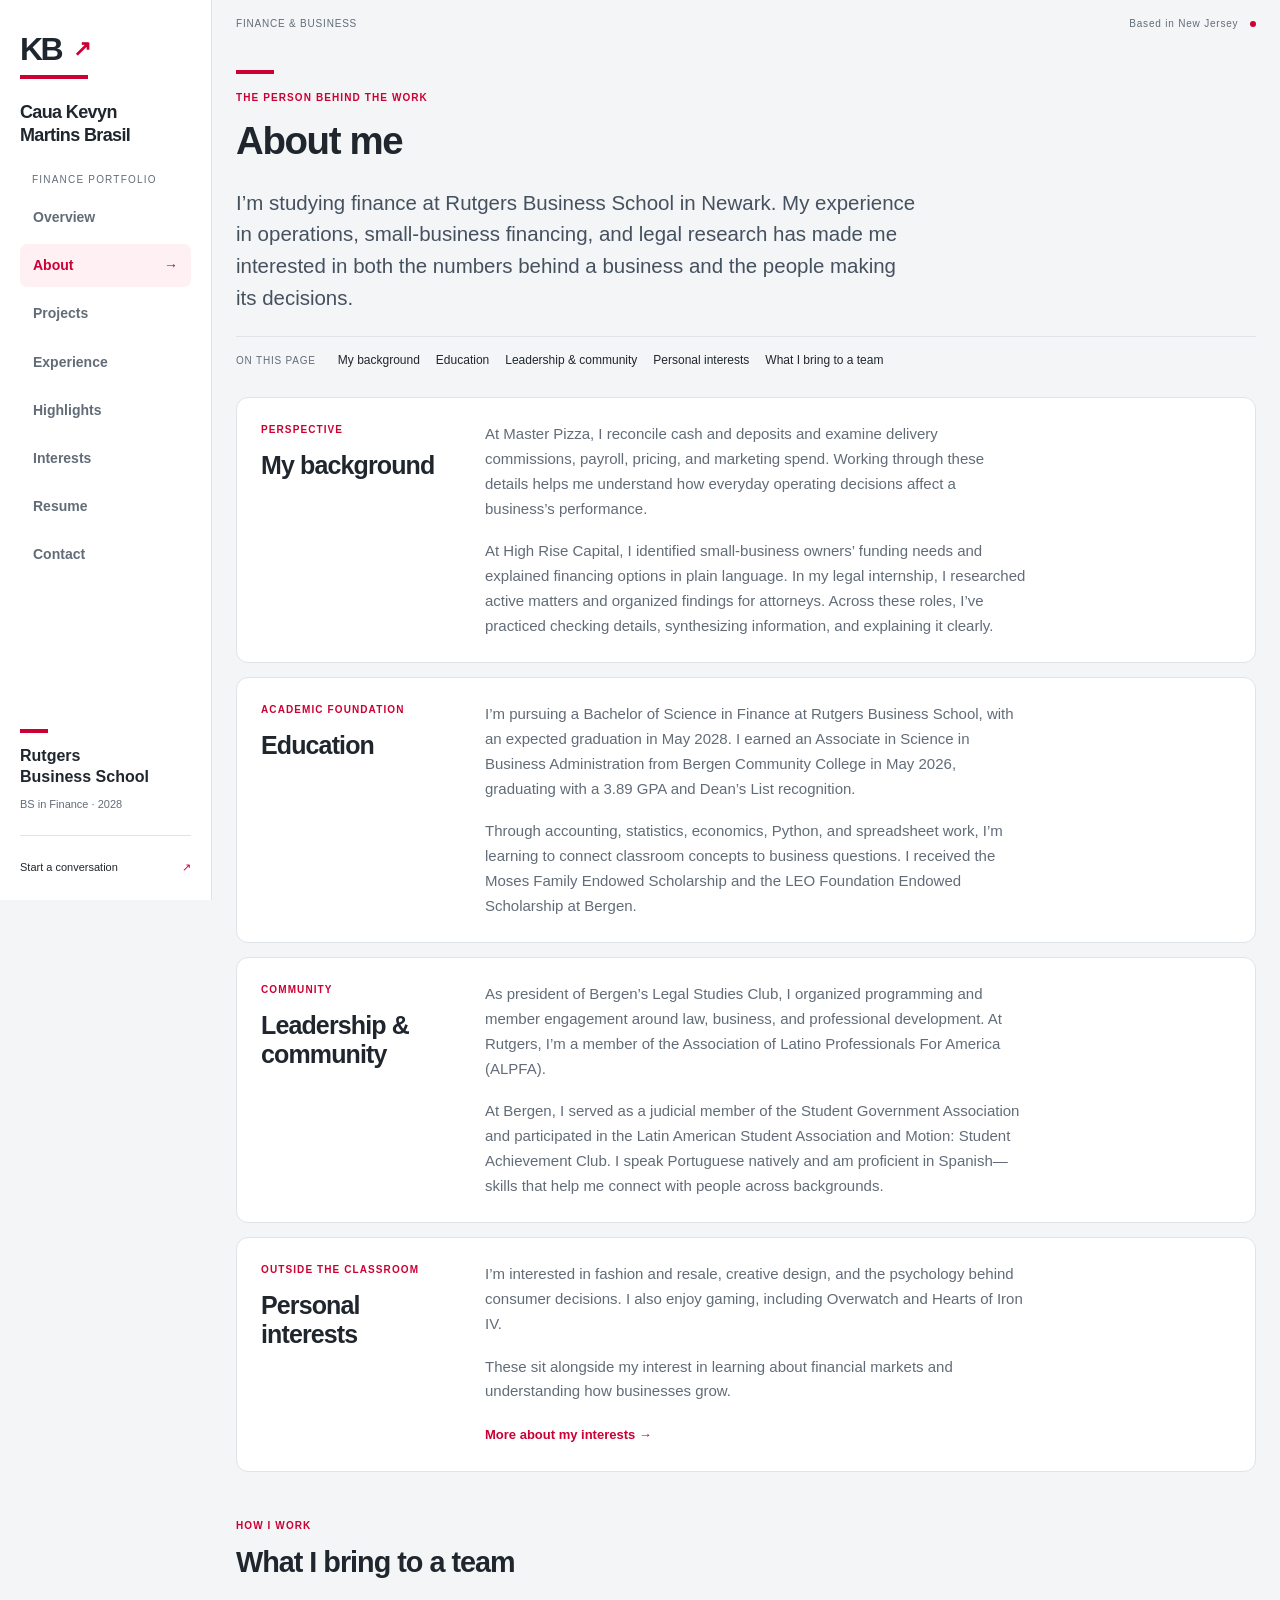
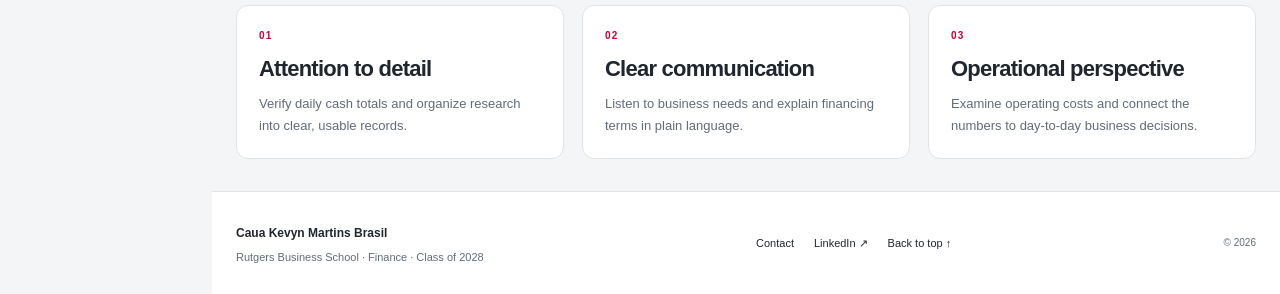
==== commit 8683f45c: "Review all portfolio copy and strengthen accurate action-focused descriptions" ====
--- a/about.html
+++ b/about.html
@@ -30,19 +30,19 @@
   <div class="wrap"><header class="page-intro"><span class="eyebrow">The person behind the work</span><h1>About me</h1>
     <p class="lead">I’m studying finance at Rutgers Business School in Newark. My experience in operations, small-business financing, and legal research has made me interested in both the numbers behind a business and the people making its decisions.</p><nav class="section-nav" aria-label="On this page"><span>On this page</span><a href="#section-my-background">My background</a><a href="#section-education">Education</a><a href="#section-leadership-amp-community">Leadership &amp; community</a><a href="#section-personal-interests">Personal interests</a><a href="#section-what-i-bring-to-a-team">What I bring to a team</a></nav></header>
     <section class="split-section"><div><span class="eyebrow">Perspective</span><h2 id="section-my-background">My background</h2></div><div class="body-copy">
-      <p>My business experience has given me practical context for studying finance. At a busy restaurant, I’ve worked with the details behind operations: cash and deposits, delivery commissions, payroll, pricing, and marketing spend. That gave me a concrete sense of how small changes can affect performance.</p>
-      <p>In a finance internship, I learned to listen for what small-business owners actually needed before discussing funding options. Earlier legal work taught me to research carefully and present information in a way someone else can use. These roles have strengthened my ability to organize information, check details, and explain findings clearly.</p>
+      <p>At Master Pizza, I reconcile cash and deposits and examine delivery commissions, payroll, pricing, and marketing spend. Working through these details helps me understand how everyday operating decisions affect a business’s performance.</p>
+      <p>At High Rise Capital, I identified small-business owners’ funding needs and explained financing options in plain language. In my legal internship, I researched active matters and organized findings for attorneys. Across these roles, I’ve practiced checking details, synthesizing information, and explaining it clearly.</p>
     </div></section>
     <section class="split-section"><div><span class="eyebrow">Academic foundation</span><h2 id="section-education">Education</h2></div><div class="body-copy">
       <p>I’m pursuing a Bachelor of Science in Finance at Rutgers Business School, with an expected graduation in May 2028. I earned an Associate in Science in Business Administration from Bergen Community College in May 2026, graduating with a 3.89 GPA and Dean’s List recognition.</p>
-      <p>Accounting, statistics, economics, Python, and hands-on work with spreadsheets have helped me connect classroom ideas to business questions. I received the Moses Family Endowed Scholarship and the LEO Foundation Endowed Scholarship at Bergen.</p>
+      <p>Through accounting, statistics, economics, Python, and spreadsheet work, I’m learning to connect classroom concepts to business questions. I received the Moses Family Endowed Scholarship and the LEO Foundation Endowed Scholarship at Bergen.</p>
     </div></section>
     <section class="split-section"><div><span class="eyebrow">Community</span><h2 id="section-leadership-amp-community">Leadership &amp; community</h2></div><div class="body-copy">
       <p>As president of Bergen’s Legal Studies Club, I organized programming and member engagement around law, business, and professional development. At Rutgers, I’m a member of the Association of Latino Professionals For America (ALPFA).</p>
       <p>At Bergen, I served as a judicial member of the Student Government Association and participated in the Latin American Student Association and Motion: Student Achievement Club. I speak Portuguese natively and am proficient in Spanish—skills that help me connect with people across backgrounds.</p>
     </div></section>
     <section class="split-section"><div><span class="eyebrow">Outside the classroom</span><h2 id="section-personal-interests">Personal interests</h2></div><div class="body-copy"><p>I’m interested in fashion and resale, creative design, and the psychology behind consumer decisions. I also enjoy gaming, including Overwatch and Hearts of Iron IV.</p><p>These sit alongside my interest in learning about financial markets and understanding how businesses grow.</p><a class="text-link" href="interests.html">More about my interests →</a></div></section><section class="section"><div class="section-head"><div><span class="eyebrow">How I work</span><h2 id="section-what-i-bring-to-a-team">What I bring to a team</h2></div></div>
-      <div class="card-grid"><div class="info-card"><span class="eyebrow">01</span><h3>Attention to detail</h3><p>Careful with records, numbers, and research that others rely on.</p></div><div class="info-card"><span class="eyebrow">02</span><h3>Clear communication</h3><p>Comfortable explaining unfamiliar information and listening first.</p></div><div class="info-card"><span class="eyebrow">03</span><h3>Operational perspective</h3><p>Interested in how analysis connects to real people and daily decisions.</p></div></div>
+      <div class="card-grid"><div class="info-card"><span class="eyebrow">01</span><h3>Attention to detail</h3><p>Verify daily cash totals and organize research into clear, usable records.</p></div><div class="info-card"><span class="eyebrow">02</span><h3>Clear communication</h3><p>Listen to business needs and explain financing terms in plain language.</p></div><div class="info-card"><span class="eyebrow">03</span><h3>Operational perspective</h3><p>Examine operating costs and connect the numbers to day-to-day business decisions.</p></div></div>
     </section></div></main>
   <footer class="site-footer"><div class="wrap footer-top"><div><strong>Caua Kevyn Martins Brasil</strong><p>Rutgers Business School · Finance · Class of 2028</p></div><nav class="footer-links" aria-label="Footer"><a href="contact.html">Contact</a><a href="https://www.linkedin.com/in/kevin-brasil-6b93032a8/" target="_blank" rel="noopener noreferrer">LinkedIn ↗</a><a href="#main">Back to top ↑</a></nav><span class="copyright">© 2026</span></div></footer></div>
 </body>
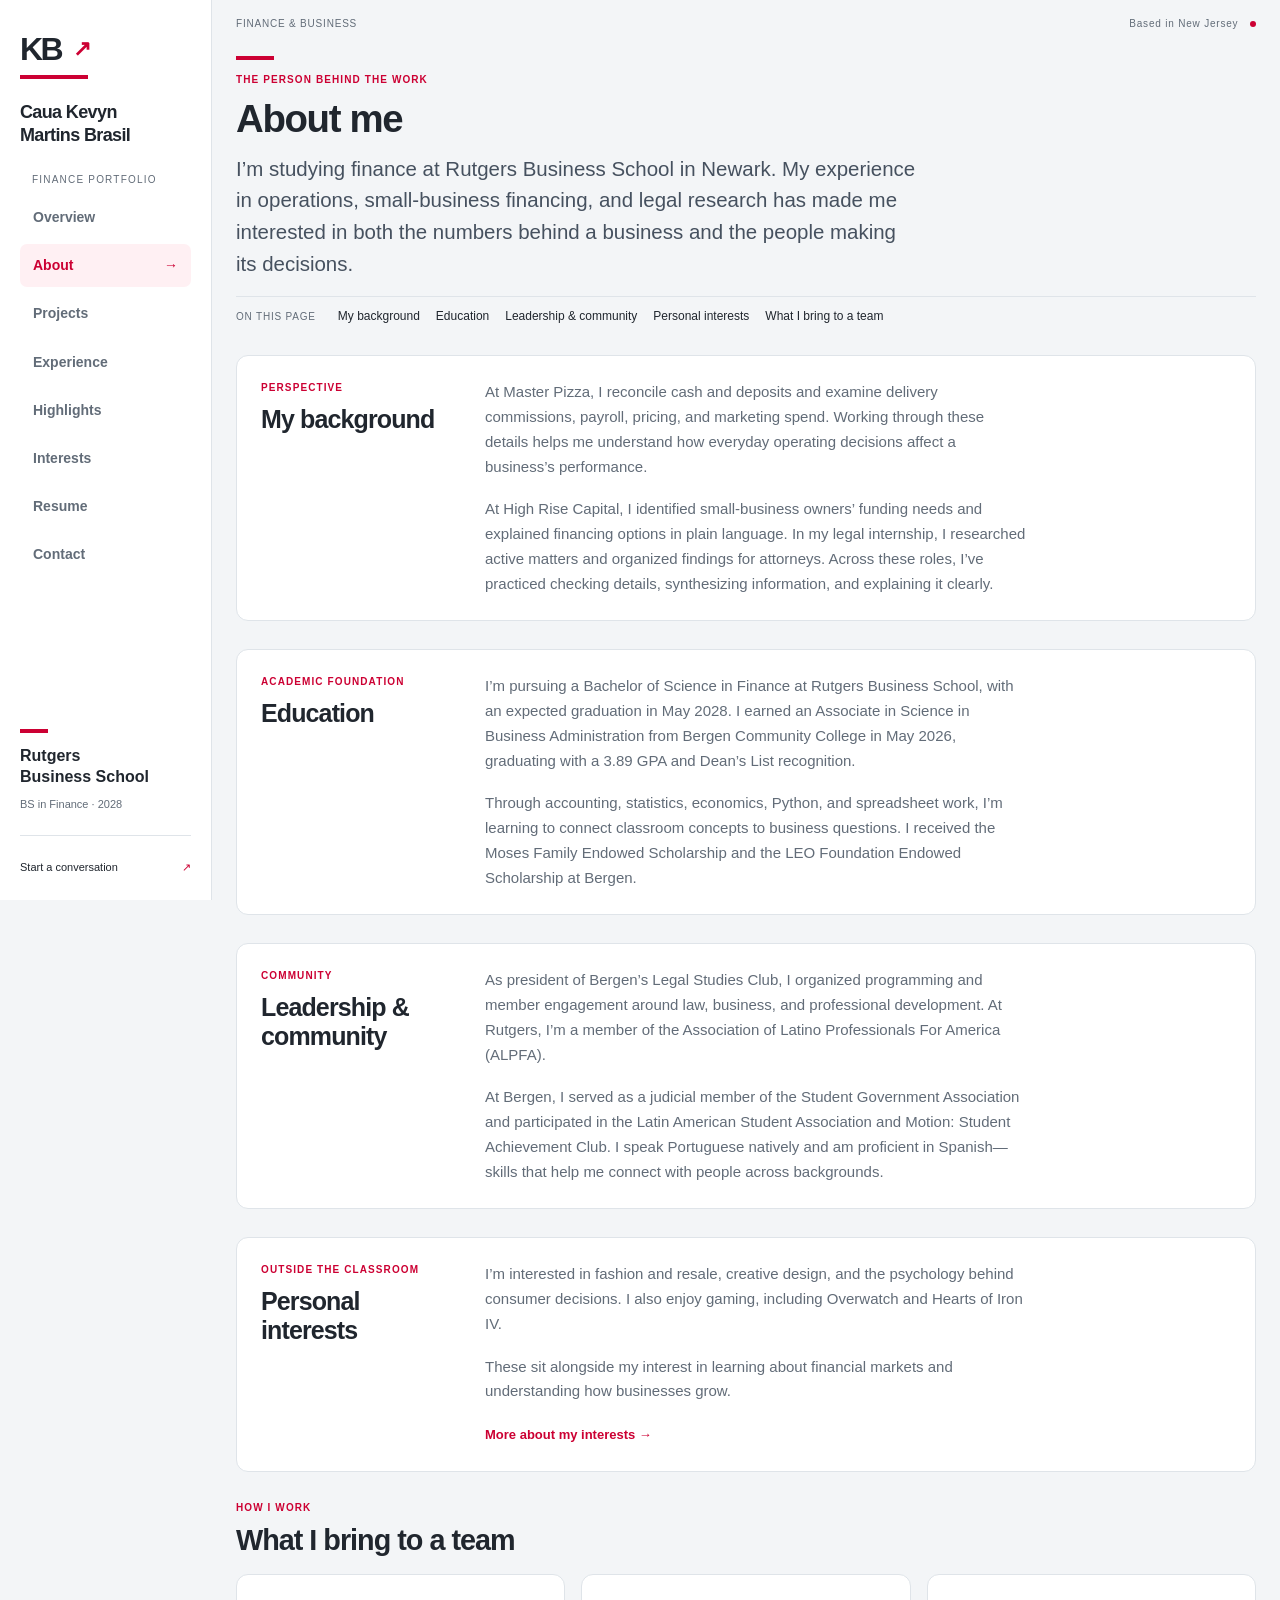
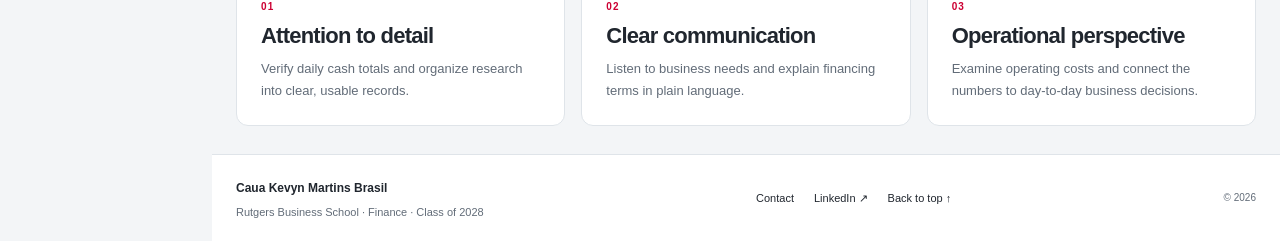
==== commit 31cae2c2: "Unify page spacing and simplify nested project panels" ====
--- a/about.html
+++ b/about.html
@@ -7,7 +7,7 @@
   <meta name="theme-color" content="#cc0033">
   <title>About | Caua Kevyn Martins Brasil</title>
   <link rel="icon" href="data:image/svg+xml,%3Csvg xmlns='http://www.w3.org/2000/svg' viewBox='0 0 64 64'%3E%3Crect width='64' height='64' fill='%23cc0033'/%3E%3Ctext x='32' y='42' text-anchor='middle' font-family='Arial,sans-serif' font-weight='bold' font-size='23' fill='white'%3EKB%3C/text%3E%3C/svg%3E">
-  <link rel="stylesheet" href="site.css?v=7">
+  <link rel="stylesheet" href="site.css?v=9">
 </head>
 <body>
   <a class="skip-link" href="#main">Skip to content</a>
--- a/site.css
+++ b/site.css
@@ -46,7 +46,7 @@
 .button:hover{background:var(--red-dark);transform:translateY(-2px)}
 .button.secondary{background:white;color:var(--ink);border-color:var(--line)}
 .button.secondary:hover{border-color:var(--red)}
-.profile-hero{display:grid;grid-template-columns:25% 1fr;min-height:330px;background:white;border-radius:var(--radius);overflow:hidden;border:1px solid var(--line)}
+.profile-hero{display:grid;grid-template-columns:25% 1fr;min-height:0;background:white;border-radius:var(--radius);overflow:hidden;border:1px solid var(--line)}
 .profile-scarlet{background:var(--red);color:white;display:flex;flex-direction:column;justify-content:space-between;padding:30px 26px;position:relative;overflow:hidden}
 .profile-scarlet:after{content:'';position:absolute;width:260px;height:260px;border:1px solid #ffffff35;border-radius:50%;bottom:-170px;right:-150px;box-shadow:0 0 0 35px #ffffff08,0 0 0 70px #ffffff06;pointer-events:none}
 .profile-label{font-size:9px;font-weight:700;letter-spacing:.15em}
@@ -56,7 +56,7 @@
 .profile-intro{padding:28px clamp(24px,3vw,42px);align-self:center}
 .profile-intro h1{font-size:clamp(34px,3.4vw,52px);letter-spacing:-.05em;margin-bottom:20px}
 .profile-intro .lead{margin-bottom:18px}
-.intro-detail{max-width:48ch;font-size:14px;color:var(--muted);margin-bottom:28px}
+.intro-detail{max-width:68ch;font-size:14px;color:var(--muted);margin-bottom:28px}
 .focus-strip{display:flex;flex-wrap:wrap;justify-content:space-between;align-items:center;gap:10px;padding:24px 8px;border-bottom:1px solid var(--line);font-size:11px}
 .focus-strip>span{color:var(--muted);text-transform:uppercase;font-size:9px;letter-spacing:.1em}
 .focus-strip strong{font-weight:500}
@@ -179,7 +179,7 @@
 .involvement-card .organization{font-weight:700;font-size:12px}
 .red{color:var(--red)}
 
-@media(min-width:1600px){.profile-hero{min-height:350px}
+@media(min-width:1600px){.profile-hero{min-height:0}
 .profile-intro{padding:32px 44px}
 .profile-intro h1{font-size:54px}
 }
@@ -414,3 +414,175 @@
 @media(max-width:800px){.case-aside dl{grid-template-columns:100px minmax(0,1fr)}.split-section{grid-template-columns:1fr;gap:12px}.case-aside{padding:20px}}
 @media(max-width:420px){.nav-list a{padding:9px 10px}.resume-block{padding:18px}.case-aside dl{grid-template-columns:1fr;gap:4px}.case-aside dd+dt{margin-top:10px}}
 @media print{.page-intro .eyebrow{font-size:20pt;font-weight:700;letter-spacing:0}.page-intro h1{font-size:12pt;margin-top:6px}.resume-block{break-inside:auto}.resume-item{break-inside:avoid}}
+
+/* Phone and tablet refinements; retain natural scrolling and browser text zoom. */
+html{-webkit-text-size-adjust:100%;text-size-adjust:100%}
+img,video,iframe{max-width:100%}
+.brand,.brand-name,.site-header nav,.profile-scarlet,.project-copy,.timeline-entry>div,.resume-block>div,.project-feature>div,.journey-list a>div{min-width:0}
+h1,h2,h3,.text-link,.button{overflow-wrap:anywhere}
+.table-scroll{max-width:100%;overflow-x:auto;overscroll-behavior-x:contain}
+.table-scroll table{min-width:480px}
+.table-scroll td:last-child,.table-scroll th:last-child{white-space:nowrap;font-variant-numeric:tabular-nums}
+@media screen and (max-width:980px){
+ .site-header{grid-template-columns:minmax(0,1fr) auto}
+ .brand-mark{flex-shrink:0}
+ .nav-list{gap:4px}
+ .nav-list a{min-height:44px;justify-content:center;padding:10px 12px}
+ .section-nav a{display:inline-flex;align-items:center;min-height:44px;padding:5px 3px}
+ .section-nav{gap:2px 12px}
+ .footer-links a{display:inline-flex;align-items:center;min-height:44px}
+ .text-link{min-height:44px}
+ .contact-topics a{display:flex;align-items:center;min-height:44px}
+ .case-aside dl{grid-template-columns:100px minmax(0,1fr)}
+ .profile-hero{grid-template-columns:32% minmax(0,1fr)}
+}
+@media screen and (min-width:701px) and (max-width:980px){
+ .project-list{grid-template-columns:1fr}
+ .project-card{display:grid;grid-template-columns:120px minmax(0,1fr)}
+ .project-visual{height:100%;flex-direction:column;justify-content:center;gap:12px}
+ .project-copy h3{font-size:24px}
+ .card-grid,.milestone-grid{gap:12px}
+ .info-card,.milestone{padding:18px}
+ .project-feature{grid-template-columns:minmax(0,1.3fr) minmax(0,1fr);gap:20px;padding:22px}
+ .contact-panel{grid-template-columns:1fr}
+}
+@media screen and (max-width:700px){
+ .wrap,.topline,.project-detail{width:calc(100% - 32px)}
+ .site-header{padding:16px;gap:12px}
+ .brand{gap:8px}.brand-name{font-size:14px}.sidebar-school strong{font-size:11px}
+ .sidebar-school>span:last-child{font-size:10px}
+ .nav-list{display:grid;grid-template-columns:repeat(4,minmax(0,1fr));gap:4px}
+ .nav-list a{font-size:12px;padding:8px 3px;line-height:1.3}
+ .topline{height:auto;min-height:40px;font-size:10px;letter-spacing:.025em;gap:8px;flex-wrap:wrap;padding-block:8px}
+ .profile-hero{grid-template-columns:minmax(0,1fr)}
+ .profile-intro{order:-1;padding:22px 20px}
+ .profile-intro h1,.page-intro h1{font-size:clamp(30px,8.2vw,40px)}
+ .profile-intro h1{margin-bottom:14px}
+ .profile-intro .lead{font-size:18px;margin-bottom:14px}
+ .intro-detail{font-size:15px;margin-bottom:18px}
+ .profile-scarlet{grid-template-columns:minmax(0,1fr) minmax(0,1fr);padding:18px 20px;gap:10px}
+ .profile-scarlet .profile-word{font-size:25px;margin:0}
+ .profile-label{font-size:10px}
+ .profile-focus{font-size:12px}
+ .profile-school{font-size:12px}.profile-school span{display:block;margin:4px 0 0;font-size:11px}
+ .project-card{display:flex;flex-direction:column}
+ .project-visual{height:66px;min-height:66px;padding:12px 20px;flex-direction:row;justify-content:space-between;gap:12px}
+ .project-visual svg{width:38px;height:38px}
+ .project-visual span{max-width:150px;text-align:right;font-size:11px}
+ .project-copy{padding:20px}.project-copy h3{font-size:24px}
+ .project-copy p,.info-card p,.milestone p,.connect-banner p,.toolkit-section p,.journey-list p,.contact-next p,.involvement-card p,.case-layout p,.case-layout li,.timeline-entry ul,.resume-item p,.resume-bullets{font-size:15px;line-height:1.65}
+ .eyebrow,.project-copy .eyebrow{font-size:11px;letter-spacing:.07em}
+ .button{max-width:100%;min-height:48px;font-size:14px;gap:12px}
+ .button-row{align-items:stretch}.button-row .button{flex:1 1 150px}
+ .page-intro .button-row .text-link{flex-basis:100%}
+ .section-head{gap:8px;margin-bottom:18px}
+ .timeline{margin-left:0;padding-left:15px}
+ .timeline-entry{padding:18px;gap:10px}
+ .timeline-entry:before{left:-23px}
+ .timeline-entry h2{font-size:25px}
+ .timeline-date,.resume-item .date{font-size:12px}
+ .resume-item{grid-template-columns:minmax(0,1fr)}
+ .resume-block,.split-section,.statement,.toolkit-section,.involvement-card{padding:20px}
+ .chip-list li,.timeline-entry .chip-list li{max-width:100%;font-size:11px;white-space:normal}
+ .contact-panel>div:first-child{padding:22px}.contact-methods{padding:6px 22px}
+ .contact-method strong{font-size:18px}.contact-method small{font-size:12px}
+ .contact-note{padding-top:16px;margin-top:20px}.contact-topics{gap:2px}
+ .project-detail .section-nav{gap:2px 12px}
+ .case-next{gap:4px 18px}
+ .case-aside dl{grid-template-columns:90px minmax(0,1fr);gap:10px 12px}
+ .case-aside dd{font-size:14px}
+ .bergecco-case .work-example{font-size:14px}
+ .bergecco-case .contribution-credit{font-size:12px}
+ .event-concepts li{padding:14px}
+ .table-scroll{border:1px solid var(--line);border-radius:6px}
+ .gaming-note>span{white-space:normal}
+ .footer-top{gap:12px;padding-block:20px}.footer-links{gap:4px 20px;font-size:13px}
+}
+@media screen and (max-width:359px){
+ .nav-list{grid-template-columns:repeat(3,minmax(0,1fr))}
+ .brand-mark{width:34px}.brand-name{font-size:13px}
+ .profile-intro{padding:20px 16px}
+ .profile-scarlet{grid-template-columns:1fr}.profile-focus{text-align:left}
+ .profile-school,.profile-label{grid-column:auto}
+ .case-aside dl{grid-template-columns:1fr;gap:4px}.case-aside dd+dt{margin-top:8px}
+ .journey-list a{grid-template-columns:44px minmax(0,1fr) 12px;gap:9px}
+}
+@media(hover:none){.button:hover,.project-card:hover{transform:none}}
+
+/* Shared page rhythm: one parent gap replaces stacked section padding and margins. */
+@media screen{
+ :root{--page-gap:28px;--panel-pad:24px;--content-gap:16px}
+ main>.wrap{display:flex;flex-direction:column;gap:var(--page-gap);padding-bottom:var(--page-gap)}
+ main>.wrap>*{margin-block:0}
+ main>.wrap>.page-intro{padding:8px 0 0}
+ main>.wrap>:is(.section,.highlight-section,.interest-group,.contact-next){padding-block:0}
+ main>.wrap>:is(.statement,.toolkit-section,.connect-banner,.split-section,.resume-block,.project-feature,.gaming-note){padding:var(--panel-pad)}
+ main>.wrap>.case-layout{padding:0;gap:var(--content-gap)}
+ .page-intro h1{margin-bottom:12px}
+ .page-intro:before{margin-bottom:12px}
+ .page-intro .eyebrow{margin-bottom:8px}
+ .page-intro .back-link{margin-bottom:12px}
+ .page-intro .button-row{margin-top:16px}
+ .page-intro .section-nav{margin-top:16px;padding-top:10px}
+ .section-head{margin-bottom:var(--content-gap);gap:16px}
+ .section-head .eyebrow{margin-bottom:8px}
+ .project-list,.card-grid,.milestone-grid,.involvement-grid{gap:var(--content-gap)}
+ .info-card,.milestone,.involvement-card,.project-copy{padding:var(--panel-pad)}
+ :is(.info-card,.milestone,.involvement-card,.project-copy,.statement,.split-section,.toolkit-section)>:last-child{margin-bottom:0}
+ .eyebrow{margin-bottom:8px}
+ .project-copy h3,.info-card h3,.milestone h3,.involvement-card h3{margin-bottom:10px}
+ .project-copy p,.milestone p,.involvement-card p{margin-bottom:12px}
+ .project-copy>.text-link{margin-top:0;padding-top:4px}
+ .tile-icon{margin-bottom:16px}
+ .big-stat{margin:8px 0 12px}
+ .profile-hero{min-height:0}
+ .profile-intro{padding:28px 32px}
+ .profile-intro h1{margin-bottom:14px}
+ .profile-intro .lead{margin-bottom:12px}
+ .intro-detail{margin-bottom:20px}
+ .profile-scarlet{justify-content:flex-start;gap:18px;padding:28px}
+ .profile-word{margin:0}
+ .profile-focus{margin:0}
+ .profile-school{margin-top:auto}
+ .evidence-strip>div{padding:16px 20px}
+ .case-layout>div{padding:var(--panel-pad)}
+ .case-layout section+section{margin-top:20px;padding-top:20px}
+ .bergecco-case .my-contribution{padding:0 0 20px;border:0;border-bottom:1px solid var(--line);background:transparent;border-radius:0}
+ .bergecco-case .my-contribution+section{border-top:0;padding-top:0}
+ .bergecco-case .contribution-grid{gap:20px;margin-top:16px}
+ .contribution-outcome{margin-top:16px;padding-top:12px}
+ .bergecco-case .contribution-credit{margin-top:12px}
+ .timeline-entry{margin-bottom:var(--content-gap);padding:var(--panel-pad)}
+ .timeline-entry:last-child{margin-bottom:0}
+ .resume-item+.resume-item{margin-top:16px;padding-top:16px}
+ .contact-panel{margin-bottom:0}
+ .contact-panel>div:first-child{padding:var(--panel-pad)}
+ .contact-methods{padding:0 var(--panel-pad)}
+ .contact-method{padding:18px 0}
+ .contact-note{margin-top:20px;padding-top:16px}
+ .connect-banner{gap:20px}
+ .footer-top{padding-block:20px}
+}
+@media screen and (max-width:980px){
+ :root{--page-gap:24px;--panel-pad:22px}
+ .section-head{gap:12px}
+ .page-intro .section-nav{gap:2px 12px}
+}
+@media screen and (max-width:700px){
+ :root{--page-gap:22px;--panel-pad:20px;--content-gap:14px}
+ main>.wrap>.page-intro{padding-top:4px}
+ .profile-intro{padding:var(--panel-pad)}
+ .profile-scarlet{padding:18px 20px;gap:10px}
+ .profile-school{margin-top:0}
+ .profile-intro .lead{margin-bottom:12px}
+ .intro-detail{margin-bottom:16px}
+ .section-head{gap:4px}
+ .project-copy>.text-link{padding-top:0}
+ .timeline-entry{padding:18px}
+ .case-layout>div{padding:18px}
+ .bergecco-case .my-contribution{padding:0 0 18px}
+ .case-layout section+section{margin-top:18px;padding-top:18px}
+ .contribution-grid article+article{padding-top:16px}
+ .case-aside,.bergecco-case .case-aside{padding:18px}
+ .contact-method{padding:16px 0}
+}
